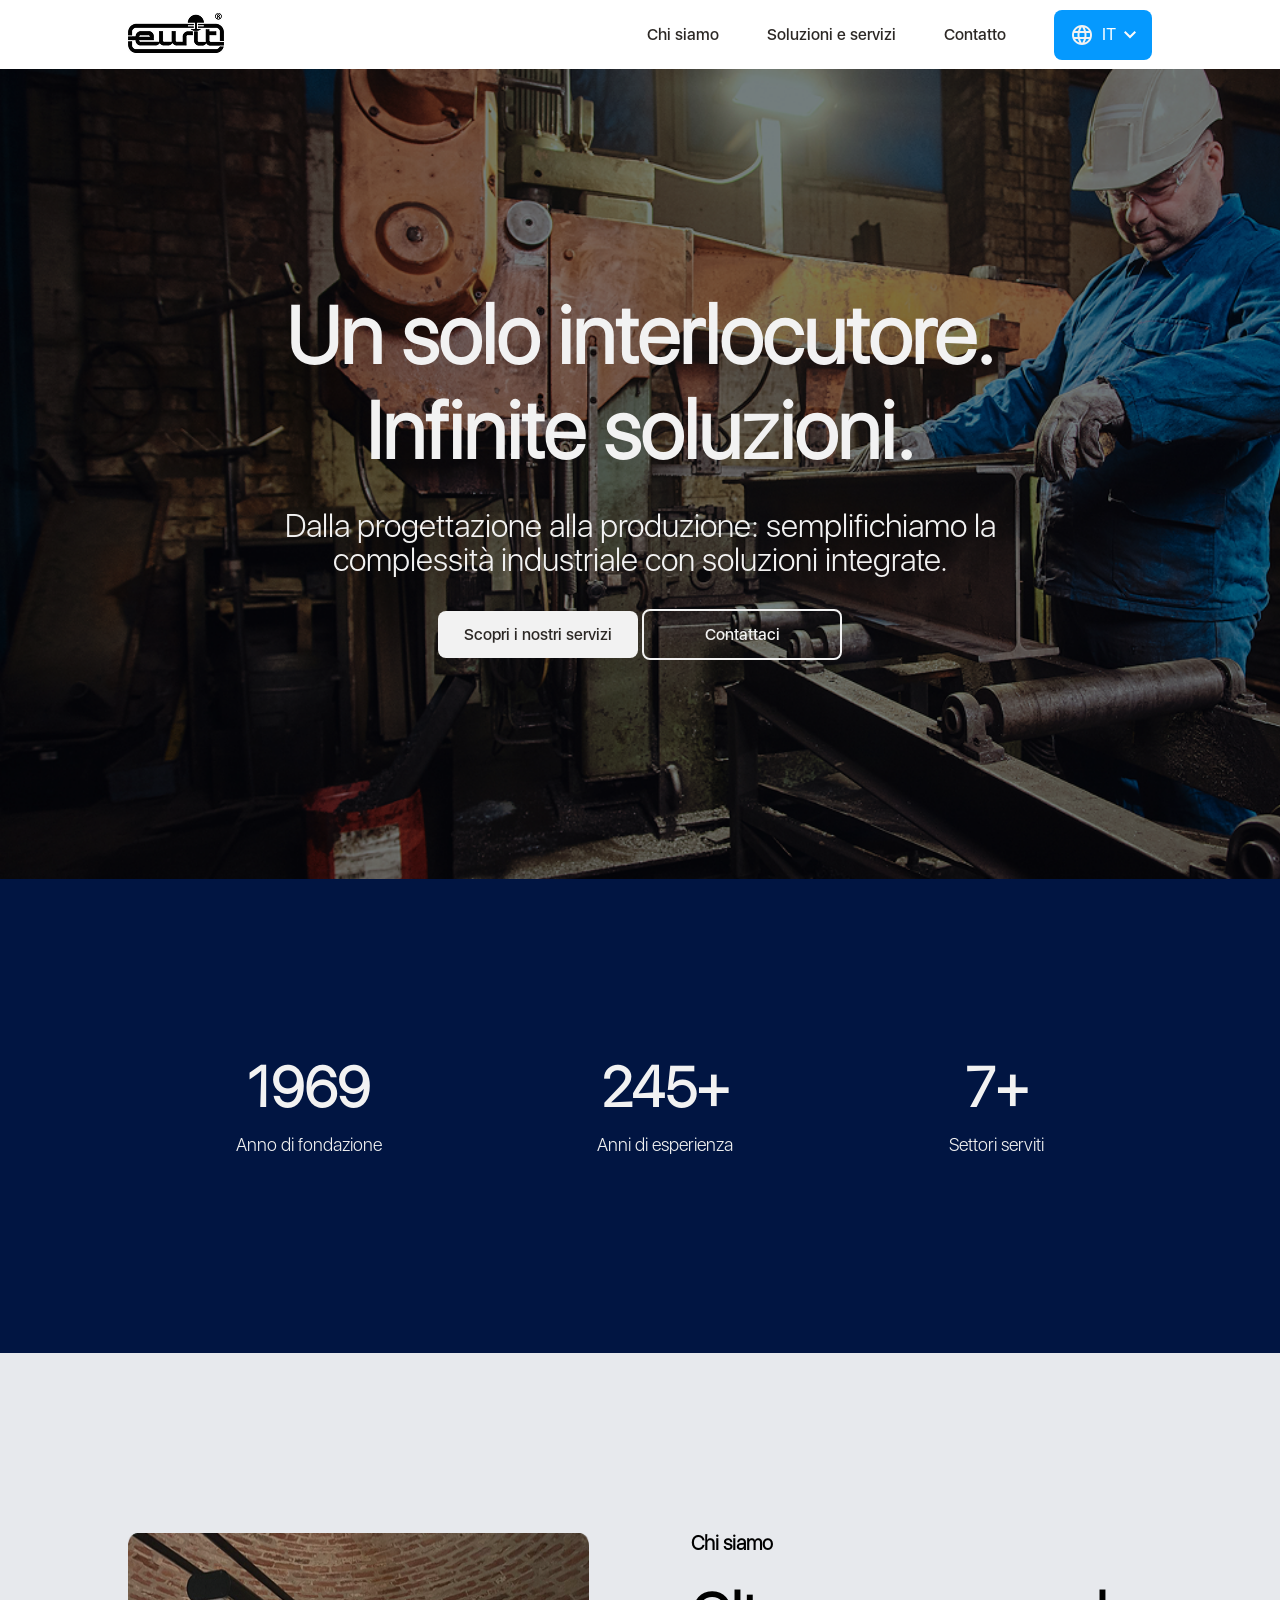
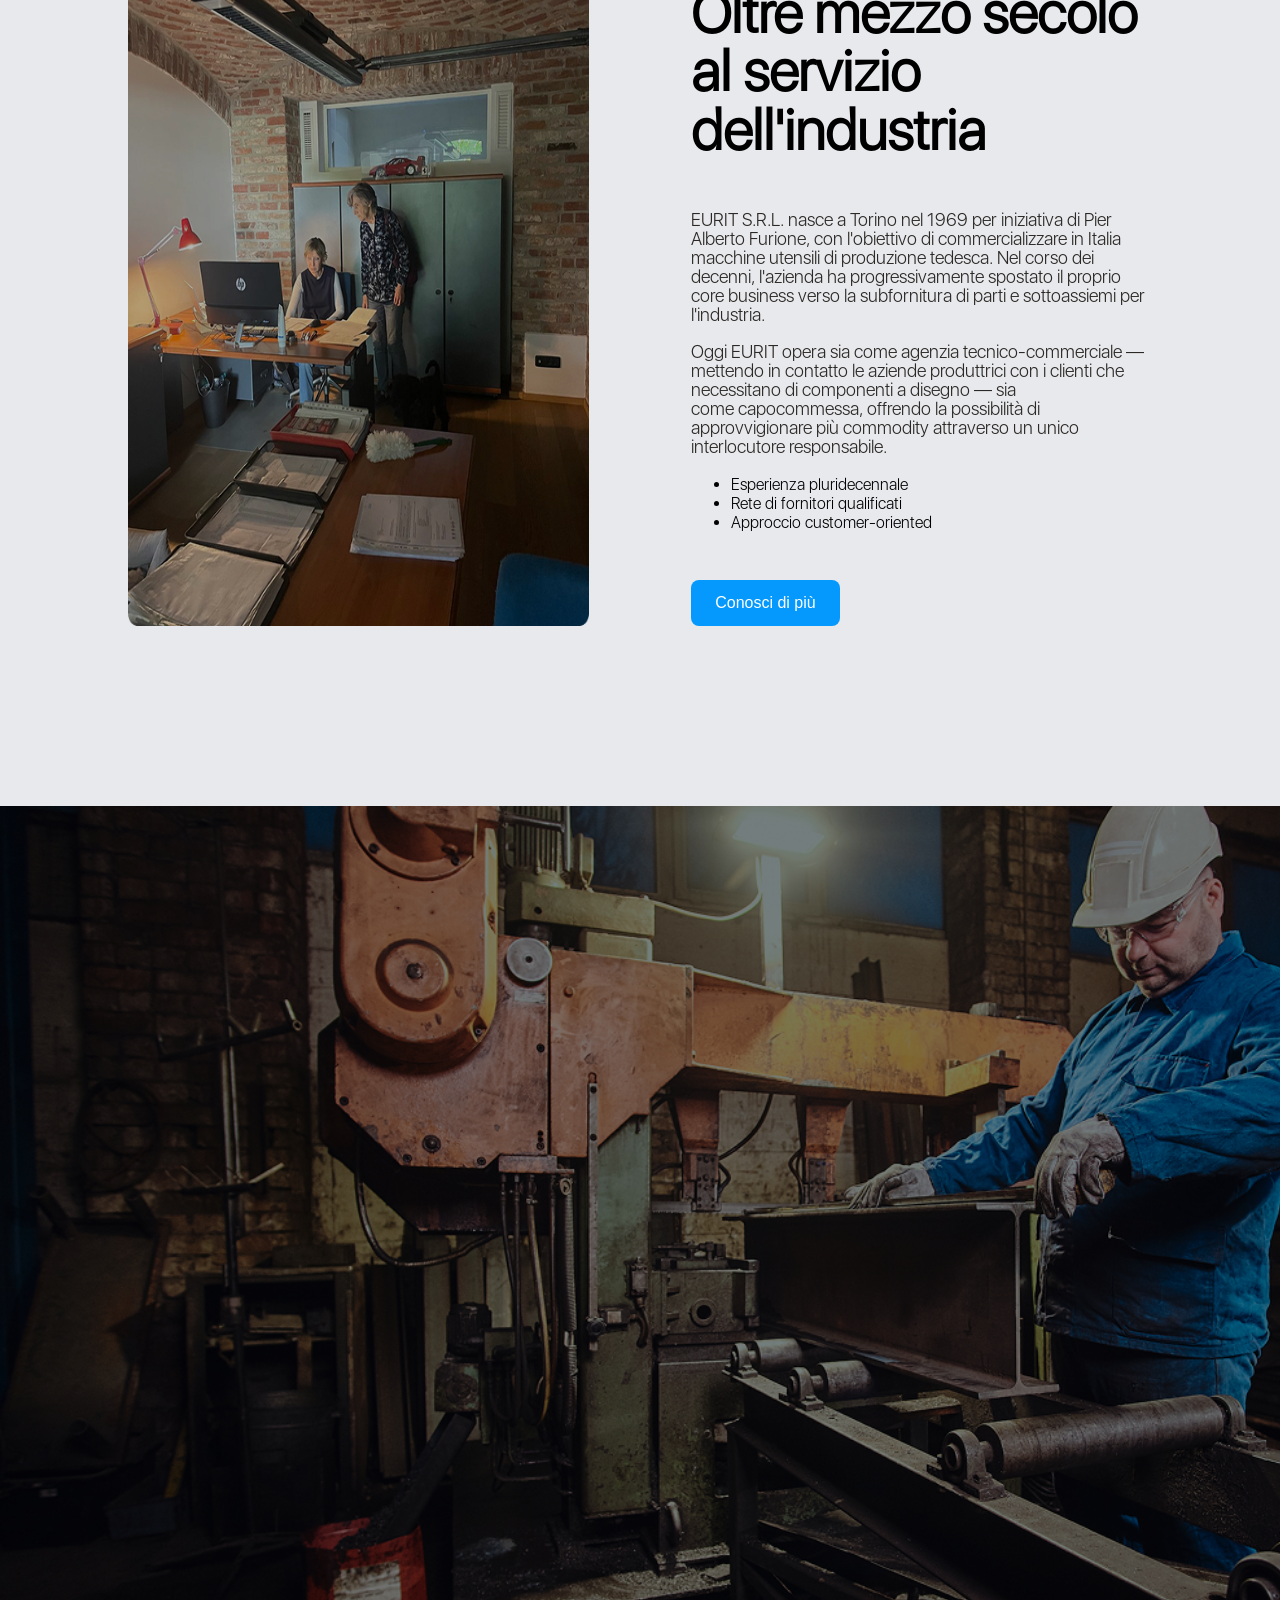
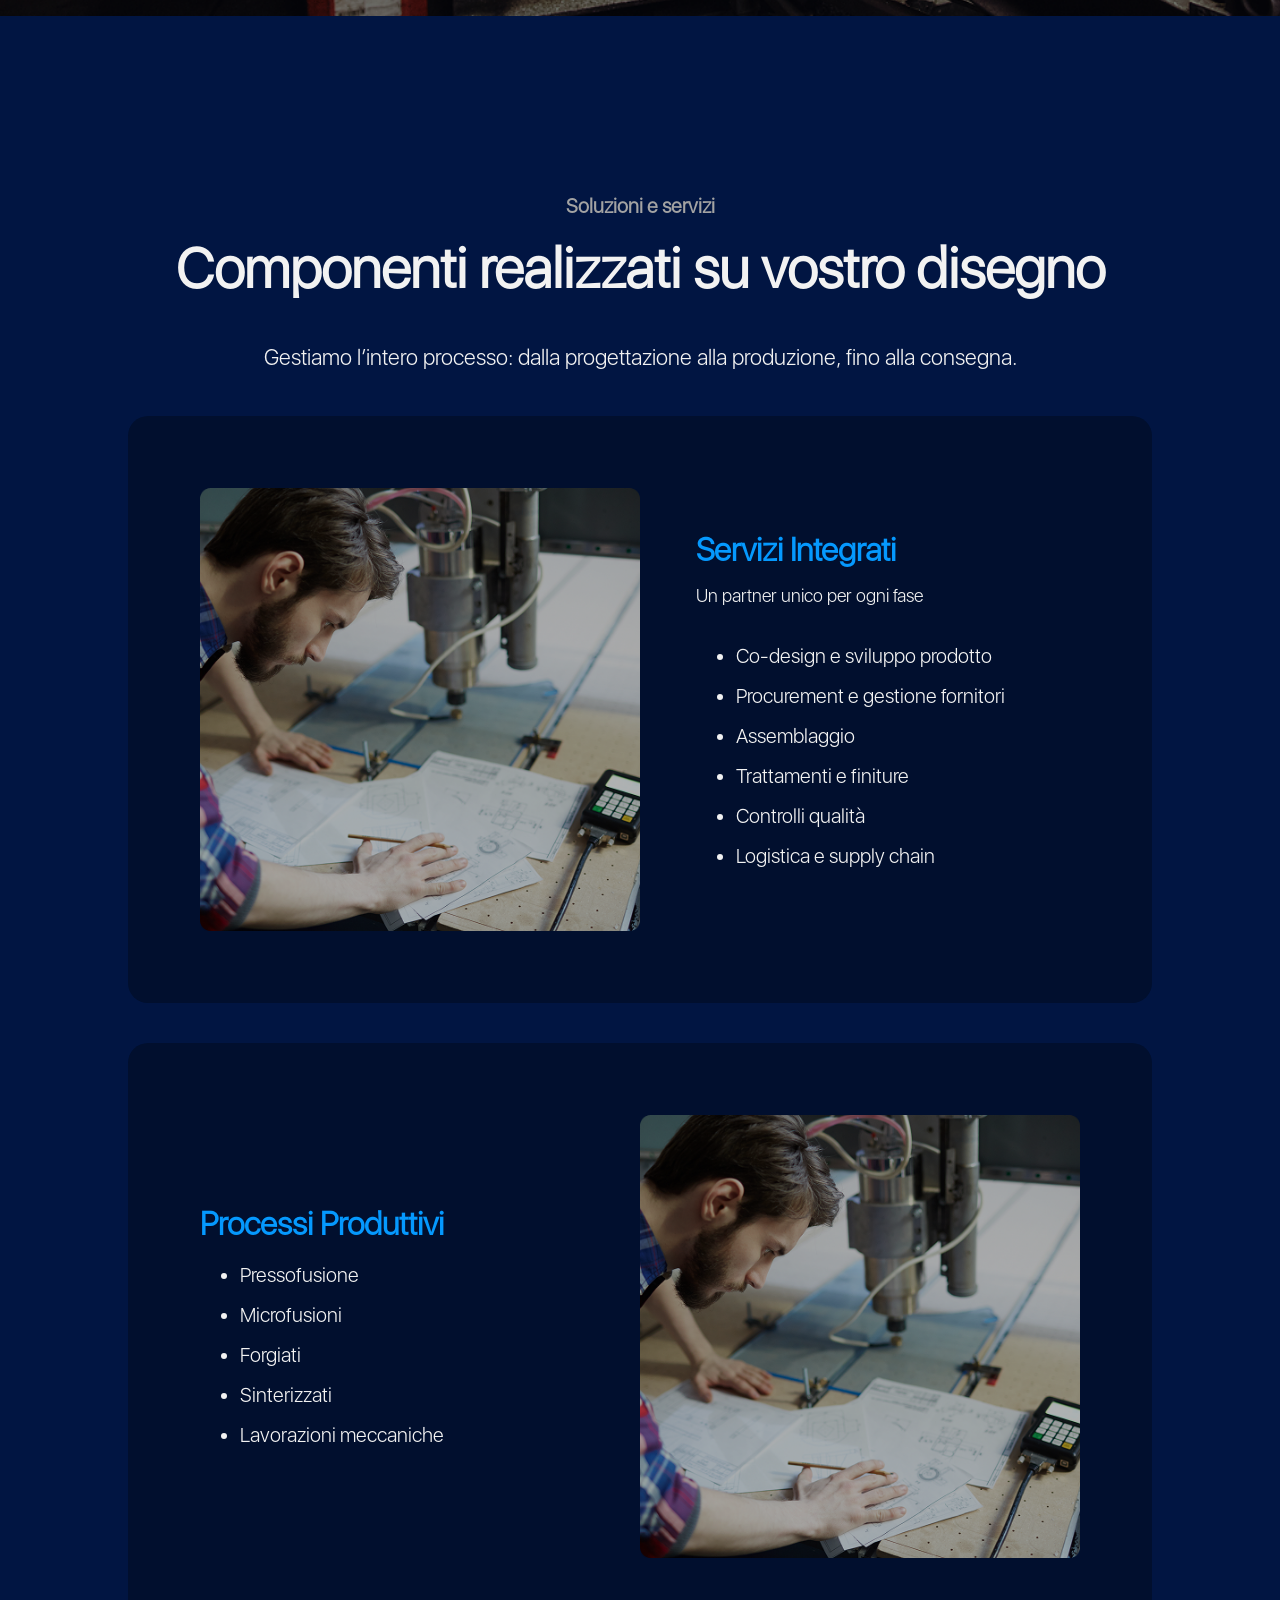
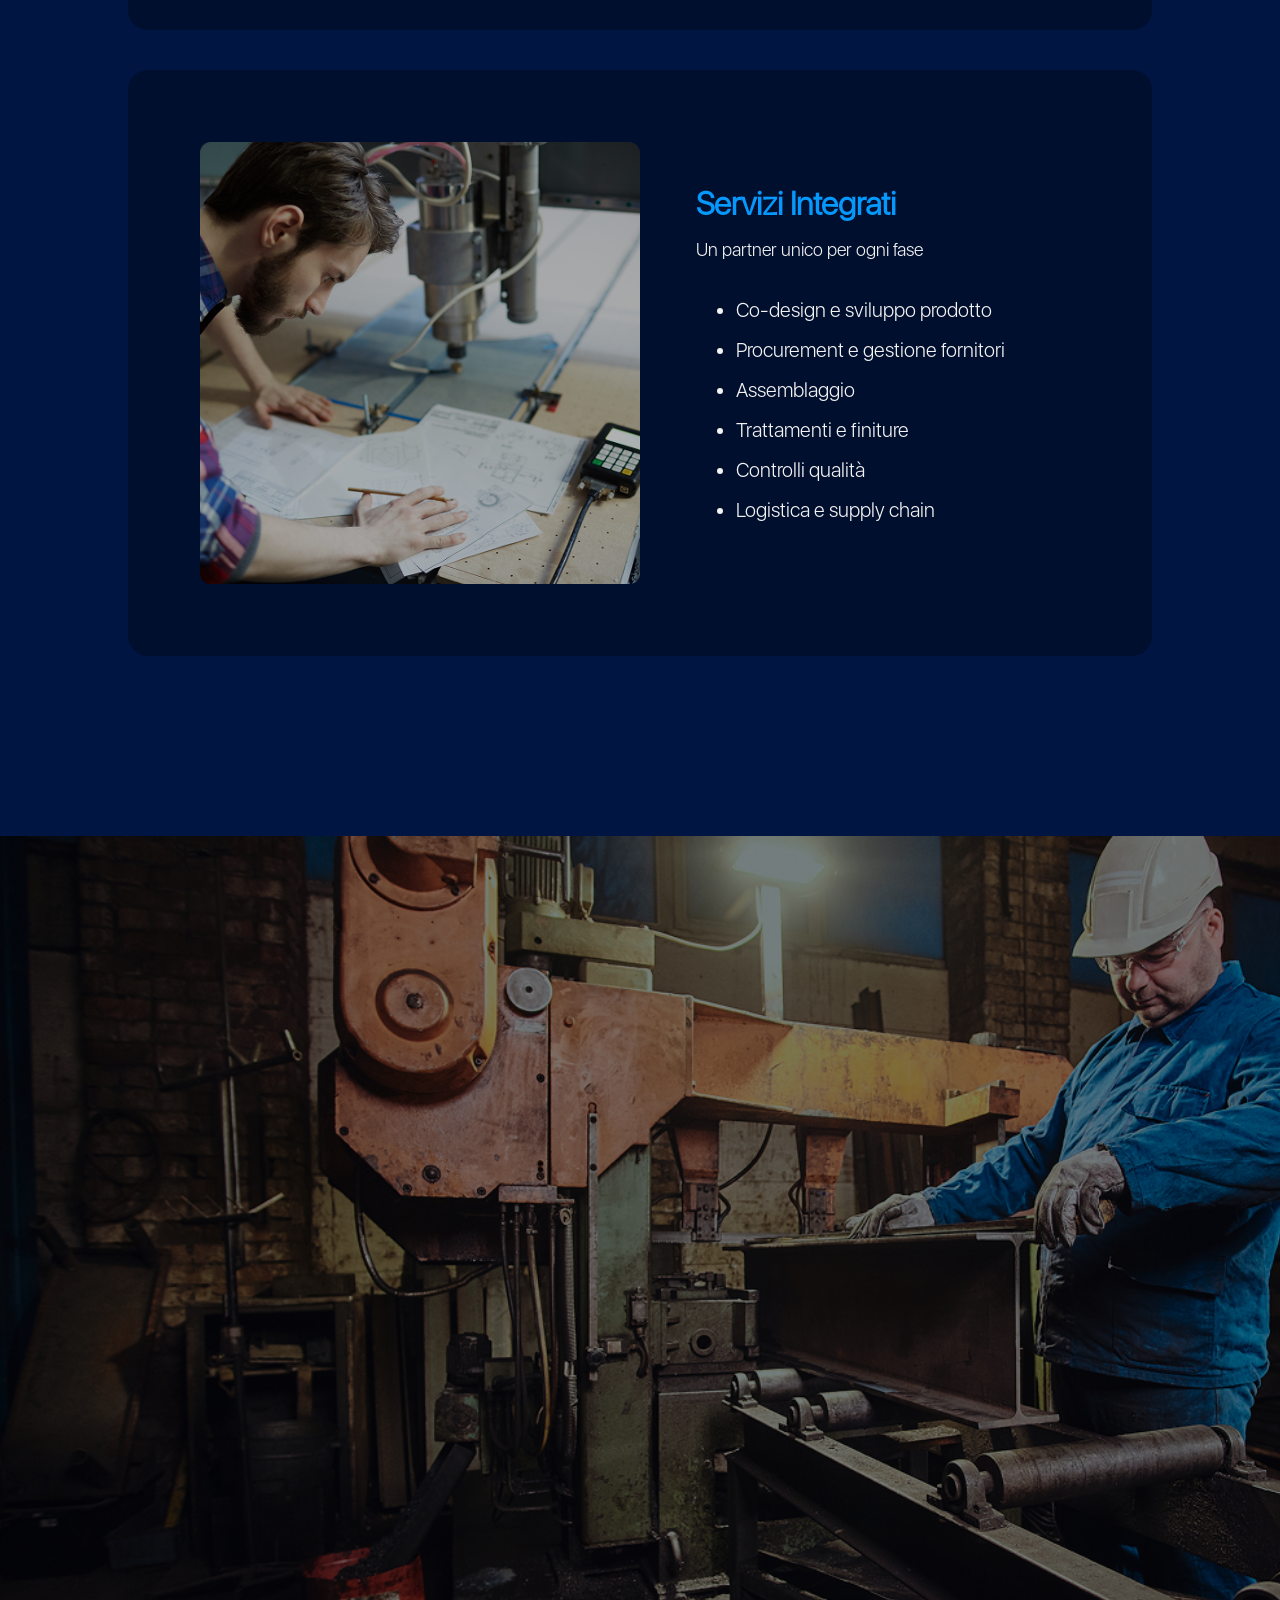
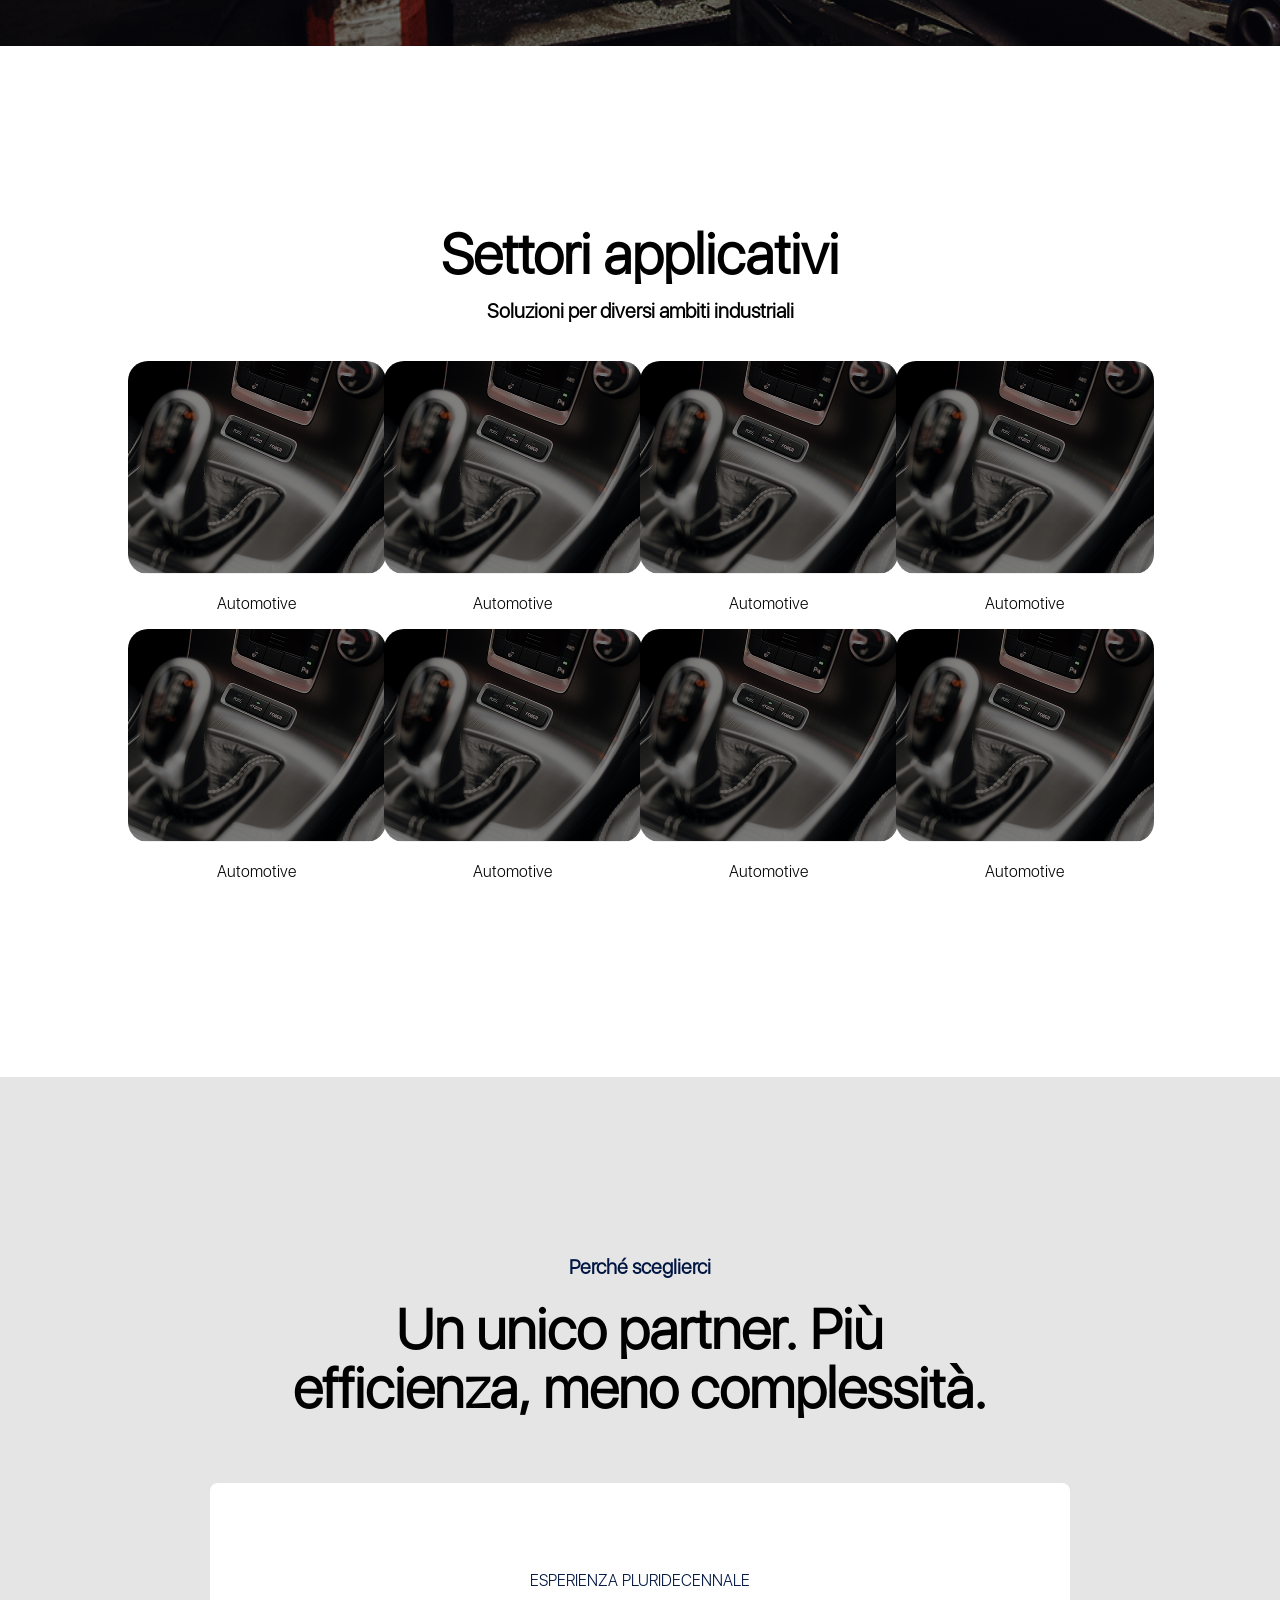
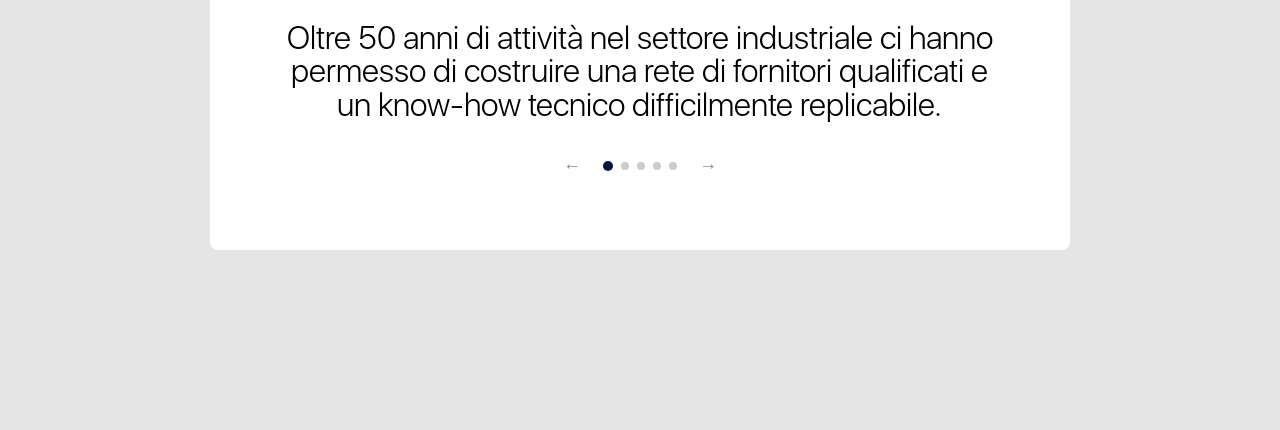
==== eurit.html @ 26be37c4 "fix" ====
<!DOCTYPE html>
<html lang="en">

<head>
    <meta charset="UTF-8">
    <meta name="viewport" content="width=device-width, initial-scale=1.0">
    <link rel="stylesheet" href="style.css">
    <title>Document</title>
</head>

<body>
    <header>
        <nav>
            <div>
                <img src="images/logo-nav.png" alt="" srcset="">
            </div>
            <div class="nav-right">
                <ul>
                    <li><a href="#chi-siamo">Chi siamo</a></li>
                    <li><a href="#soluzioni">Soluzioni e servizi</a></li>
                    <li><a href="#contatto">Contatto</a></li>
                </ul>
                <button id="btn-lenguage">
                    <svg width="24" height="24" viewBox="0 0 24 24" fill="none" xmlns="http://www.w3.org/2000/svg">
                        <mask id="mask0_191_302" style="mask-type:alpha" maskUnits="userSpaceOnUse" x="0" y="0"
                            width="24" height="24">
                            <rect width="24" height="24" fill="#D9D9D9" />
                        </mask>
                        <g mask="url(#mask0_191_302)">
                            <path
                                d="M8.125 21.2125C6.90833 20.6875 5.84583 19.9708 4.9375 19.0625C4.02917 18.1542 3.3125 17.0917 2.7875 15.875C2.2625 14.6583 2 13.3625 2 11.9875C2 10.6125 2.2625 9.32083 2.7875 8.1125C3.3125 6.90417 4.02917 5.84583 4.9375 4.9375C5.84583 4.02917 6.90833 3.3125 8.125 2.7875C9.34167 2.2625 10.6375 2 12.0125 2C13.3875 2 14.6792 2.2625 15.8875 2.7875C17.0958 3.3125 18.1542 4.02917 19.0625 4.9375C19.9708 5.84583 20.6875 6.90417 21.2125 8.1125C21.7375 9.32083 22 10.6125 22 11.9875C22 13.3625 21.7375 14.6583 21.2125 15.875C20.6875 17.0917 19.9708 18.1542 19.0625 19.0625C18.1542 19.9708 17.0958 20.6875 15.8875 21.2125C14.6792 21.7375 13.3875 22 12.0125 22C10.6375 22 9.34167 21.7375 8.125 21.2125ZM12 19.95C12.4333 19.35 12.8083 18.725 13.125 18.075C13.4417 17.425 13.7 16.7333 13.9 16H10.1C10.3 16.7333 10.5583 17.425 10.875 18.075C11.1917 18.725 11.5667 19.35 12 19.95ZM9.4 19.55C9.1 19 8.8375 18.4292 8.6125 17.8375C8.3875 17.2458 8.2 16.6333 8.05 16H5.1C5.58333 16.8333 6.1875 17.5583 6.9125 18.175C7.6375 18.7917 8.46667 19.25 9.4 19.55ZM14.6 19.55C15.5333 19.25 16.3625 18.7917 17.0875 18.175C17.8125 17.5583 18.4167 16.8333 18.9 16H15.95C15.8 16.6333 15.6125 17.2458 15.3875 17.8375C15.1625 18.4292 14.9 19 14.6 19.55ZM4.25 14H7.65C7.6 13.6667 7.5625 13.3375 7.5375 13.0125C7.5125 12.6875 7.5 12.35 7.5 12C7.5 11.65 7.5125 11.3125 7.5375 10.9875C7.5625 10.6625 7.6 10.3333 7.65 10H4.25C4.16667 10.3333 4.10417 10.6625 4.0625 10.9875C4.02083 11.3125 4 11.65 4 12C4 12.35 4.02083 12.6875 4.0625 13.0125C4.10417 13.3375 4.16667 13.6667 4.25 14ZM9.65 14H14.35C14.4 13.6667 14.4375 13.3375 14.4625 13.0125C14.4875 12.6875 14.5 12.35 14.5 12C14.5 11.65 14.4875 11.3125 14.4625 10.9875C14.4375 10.6625 14.4 10.3333 14.35 10H9.65C9.6 10.3333 9.5625 10.6625 9.5375 10.9875C9.5125 11.3125 9.5 11.65 9.5 12C9.5 12.35 9.5125 12.6875 9.5375 13.0125C9.5625 13.3375 9.6 13.6667 9.65 14ZM16.35 14H19.75C19.8333 13.6667 19.8958 13.3375 19.9375 13.0125C19.9792 12.6875 20 12.35 20 12C20 11.65 19.9792 11.3125 19.9375 10.9875C19.8958 10.6625 19.8333 10.3333 19.75 10H16.35C16.4 10.3333 16.4375 10.6625 16.4625 10.9875C16.4875 11.3125 16.5 11.65 16.5 12C16.5 12.35 16.4875 12.6875 16.4625 13.0125C16.4375 13.3375 16.4 13.6667 16.35 14ZM15.95 8H18.9C18.4167 7.16667 17.8125 6.44167 17.0875 5.825C16.3625 5.20833 15.5333 4.75 14.6 4.45C14.9 5 15.1625 5.57083 15.3875 6.1625C15.6125 6.75417 15.8 7.36667 15.95 8ZM10.1 8H13.9C13.7 7.26667 13.4417 6.575 13.125 5.925C12.8083 5.275 12.4333 4.65 12 4.05C11.5667 4.65 11.1917 5.275 10.875 5.925C10.5583 6.575 10.3 7.26667 10.1 8ZM5.1 8H8.05C8.2 7.36667 8.3875 6.75417 8.6125 6.1625C8.8375 5.57083 9.1 5 9.4 4.45C8.46667 4.75 7.6375 5.20833 6.9125 5.825C6.1875 6.44167 5.58333 7.16667 5.1 8Z"
                                fill="#F2F2F2" />
                        </g>
                    </svg>
                    <p>IT</p>
                    <svg width="12" height="8" viewBox="0 0 12 8" fill="none" xmlns="http://www.w3.org/2000/svg">
                        <path d="M6 7.4L0 1.4L1.4 0L6 4.575L10.6 0L12 1.4L6 7.4Z" fill="#FAFAFA" />
                    </svg>
                </button>
            </div>
        </nav>
        <main>
            <div class="fade-scroll">
                <h1>Un solo interlocutore. Infinite soluzioni.</h1>
                <p class="subtitle">Dalla progettazione alla produzione: semplifichiamo la complessità industriale con
                    soluzioni integrate.</p>
                <div class="btn-container">
                    <button id="btn-hero">Scopri i nostri servizi</button>
                    <button id="btn-hero-outline">Contattaci</button>
                </div>
            </div>
        </main>
    </header>

    <section class="padding-section" id="valori">
        <article class="fade-scroll numbers-scroll">
            <h2>1969</h2>
            <p class="paragraph2">Anno di fondazione</p>
        </article>
        <article class="fade-scroll numbers-scroll">
            <h2 class="numbers-scroll counter" data-target="250">0</h2>
            <p class="paragraph2">Anni di esperienza</p>
        </article>
        <article class="fade-scroll numbers-scroll">
            <h2 class="numbers-scroll counter" data-target="8">0</h2>
            <p class="paragraph2">Settori serviti</p>
        </article>
    </section>

    <section class="padding-section" id="chi-siamo">
        <img src="images/rectangale.png" alt="" srcset="">
        <main class="fade-scroll">
            <h2 class="section-title fade-scroll">Chi siamo</h2>
            <h2 class="fade-scroll">Oltre mezzo secolo al servizio dell'industria</h2>
            <div class="fade-scroll">
                <p class="paragraph2">EURIT S.R.L. nasce a Torino nel 1969 per iniziativa di Pier Alberto Furione, con
                    l'obiettivo di commercializzare in Italia macchine utensili di produzione tedesca. Nel corso dei
                    decenni, l'azienda ha progressivamente spostato il proprio core business verso la subfornitura di
                    parti e sottoassiemi per l'industria.<br><br>
                    Oggi EURIT opera sia come agenzia tecnico-commerciale — mettendo in contatto le aziende produttrici
                    con i clienti che necessitano di componenti a disegno — sia come capocommessa, offrendo la
                    possibilità di approvvigionare più commodity attraverso un unico interlocutore responsabile.</p>
                <ul>
                    <li>Esperienza pluridecennale</li>
                    <li>Rete di fornitori qualificati</li>
                    <li>Approccio customer-oriented</li>
                </ul>
            </div>
            <div>
                <button id="btn-primary">Conosci di più</button>
            </div>
        </main>
    </section>

    <section class="padding-section" id="img-main"></section>

    <section class="padding-section" id="soluzioni">
        <h2 class="section-title ">Soluzioni e servizi</h2>
        <h2>Componenti realizzati su vostro disegno</h2>
        <p class="paragraph1">Gestiamo l’intero processo: dalla progettazione alla produzione, fino alla consegna.</p>

        <div class="card-container">
            <div class="card fade-scroll">
                <img src="images/image-test.png" alt="" srcset="">
                <div>
                    <h3>Servizi Integrati</h3>
                    <p class="paragraph2">Un partner unico per ogni fase</p>
                    <ul>
                        <li>Co-design e sviluppo prodotto</li>
                        <li>Procurement e gestione fornitori</li>
                        <li>Assemblaggio</li>
                        <li>Trattamenti e finiture</li>
                        <li>Controlli qualità</li>
                        <li>Logistica e supply chain</li>
                    </ul>
                </div>
            </div>
            <div class="card card-reverse fade-scroll">
                <div>
                    <h3>Processi Produttivi</h3>
                    <ul>
                        <li>Pressofusione</li>
                        <li>Microfusioni</li>
                        <li>Forgiati</li>
                        <li>Sinterizzati</li>
                        <li>Lavorazioni meccaniche</li>
                    </ul>
                </div>
                <img src="images/image-test.png" alt="" srcset="">
            </div>
            <div class="card fade-scroll">
                <img src="images/image-test.png" alt="" srcset="">
                <div>
                    <h3>Servizi Integrati</h3>
                    <p class="paragraph2">Un partner unico per ogni fase</p>
                    <ul>
                        <li>Co-design e sviluppo prodotto</li>
                        <li>Procurement e gestione fornitori</li>
                        <li>Assemblaggio</li>
                        <li>Trattamenti e finiture</li>
                        <li>Controlli qualità</li>
                        <li>Logistica e supply chain</li>
                    </ul>
                </div>
            </div>

        </div>
    </section>

    <section class="padding-section" id="img-main"></section>

    <section class="padding-section fade-scroll" id="settori">
        <div class="fade-scroll">
            <h2 class="fade-scroll">Settori applicativi</h2>
            <h2 class="section-title fade-scroll">Soluzioni per diversi ambiti industriali</h2>
        </div>
        <div class="sectors-container">
                <article>
                    <img src="images/test-image-elem.png" alt="" srcset="">
                    <p>Automotive</p>
                </article>
                <article>
                    <img src="images/test-image-elem.png" alt="" srcset="">
                    <p>Automotive</p>
                </article>
                <article>
                    <img src="images/test-image-elem.png" alt="" srcset="">
                    <p>Automotive</p>
                </article>
                <article>
                    <img src="images/test-image-elem.png" alt="" srcset="">
                    <p>Automotive</p>
                </article>
                <article>
                    <img src="images/test-image-elem.png" alt="" srcset="">
                    <p>Automotive</p>
                </article>
                <article>
                    <img src="images/test-image-elem.png" alt="" srcset="">
                    <p>Automotive</p>
                </article>
                <article>
                    <img src="images/test-image-elem.png" alt="" srcset="">
                    <p>Automotive</p>
                </article>
                <article>
                    <img src="images/test-image-elem.png" alt="" srcset="">
                    <p>Automotive</p>
                </article>
        </div>
    </section>

    <section class="padding-section fade-scroll" id="perche-sceglierci">
        <h2 class="section-title fade-scroll">Perché sceglierci</h2>
        <h2 class="fade-scroll title">Un unico partner. Più efficienza, meno complessità.</h2>

        <div class="slider card-container">
            <p class="p-card label"></p>
            <p class="subtitle text"></p>
            <div class="nav">
                <button id="prev">&#8592;</button>
                <div id="dots"></div>
                <button id="next">&#8594;</button>
            </div>
        </div>
    </section>
    <script src="slider.js"></script>
    <script src="js.js"></script>
</body>

</html>
---- style.css ----
@font-face {
  font-family: 'sf-light';
  src: url('fonts/sf-ui-display/sf-ui-display-light-58646b33e0551.otf') format('opentype');
}

@font-face {
  font-family: 'sf-medium';
  src: url('fonts/sf-ui-display/sf-ui-display-medium-58646be638f96.otf') format('opentype');
}

@font-face {
  font-family: 'sf-semibold';
  src: url('fonts/sf-ui-display/sf-ui-display-semibold-58646eddcae92.otf') format('opentype');
}

:root {
  font-family: 'sf-light';
  --primary-color: #2C2825;
  --secondary-color: #0599FE;
  --accent-color1: #F2F2F2;
  --accent-color2: #A3A3A3;
  --primary-background: #011542;
  --primary-background-dark: #010F2E;
  --secondary-background: #E7E9ED;
}

body {
  margin: 0;
  padding: 0;
}

h1,
h2,
h3,
h4,
h5,
h6 {
  margin: 0;
  padding: 0;
}


header>main {
  padding: 10vh 10vw;
  height: 70vh;
  text-align: center;
  background-image: url('images/background-test.png');
  background-size: cover;
  display: flex;
  justify-content: center;
  align-items: center;
}

header>main>div {
  max-width: 800px;
}

.padding-section {
  padding: 20vh 10vw;
}


header h1,
header .subtitle {
  color: var(--accent-color1);
}

nav {
  display: flex;
  justify-content: space-between;
  align-items: center;
  padding: 1vh 10vw;
}

nav ul {
  display: flex;
  gap: 48px;
}

nav ul li {
  list-style: none;
  font-family: 'sf-medium';
}

nav ul li a {
  text-decoration: none;
  color: #2C2825;
}

h1 {
  font-size: 80px;
}

h2 {
  font-size: 56px;
  line-height: 105%;
}

h3 {
  font-size: 32px;
  color: var(--secondary-color);
}

h4 {
  font-size: 40px;
}

.section-title {
  font-size: 20px;
  line-height: 100%;
}

.subtitle {
  font-size: 32px;
  line-height: 105%;
}

.paragraph1 {
  font-size: 22px;
}

.paragraph2 {
  font-size: 18px;
  line-height: 105%;
}

main>.subtitle {
  color: var(--accent-color1);
}

.nav-right {
  display: flex;
  align-items: center;
  gap: 48px;
}


#btn-lenguage,
#btn-primary {
  background-color: #0599FE;
  display: flex;
  align-items: center;
  gap: 8px;
  border: none;
  border-radius: 8px;
  padding: 14px 24px;
  color: white;
  font-size: 16px;
  cursor: pointer;
}

#btn-lenguage {
  padding: 0px 16px;
}

#btn-hero {
  background: var(--accent-color1);
  color: var(--primary-color);
  border: none;
  padding: 14px 24px;
  border-radius: 8px;
  font-size: 16px;
  font-family: 'sf-medium';
  width: 200px;
}

#btn-hero-outline {
  background: transparent;
  color: var(--accent-color1);
  border: none;
  padding: 14px 24px;
  border-radius: 8px;
  font-size: 16px;
  font-family: 'sf-medium';
  border: 2px solid var(--accent-color1);
  width: 200px;
}


#valori {
  background: var(--primary-background);
  display: flex;
  justify-content: space-around;
  align-items: center;
  text-align: center;
  color: var(--accent-color1);
}

#chi-siamo {
  display: flex;
  justify-content: space-between;
  background: var(--secondary-background);
}

#chi-siamo>main {
  display: flex;
  flex-direction: column;
  gap: 32px;
  width: 45%;
}

#chi-siamo>main .paragraph2 {
  color: var(--primary-color);
}

#chi-siamo>img {
  width: 45%;
}

#img-main {
  background-image: url('images/background-test.png');
  background-size: cover;
  height: 50vh;
}

#soluzioni {
  display: flex;
  flex-direction: column;
  justify-content: space-between;
  align-items: center;
  gap: 24px;
  background: var(--primary-background);
  color: var(--accent-color1);
}

#soluzioni>.section-title {
  color: var(--accent-color2);
}

#soluzioni>.card-container {
  display: flex;
  flex-direction: column;
  gap: 40px;
  width: 100%;
}

#soluzioni>.card-container>.card {
  background-color: var(--primary-background-dark);
  display: flex;
  justify-content: space-around;
  align-items: center;
  gap: 56px;
  padding: 8vh;
  border-radius: 20px;
}

#soluzioni>.card-container>.card>div {
  display: flex;
  flex-direction: column;
  width: 45%;
}

#soluzioni>.card-container>.card>img {
  width: 50%;
}

#soluzioni>.card-container>.card>div ul {
  display: flex;
  flex-direction: column;
  gap: 16px;
  font-size: 20px;
}

#settori>div {
  text-align: center;
}

#settori>div h2 {
  margin-bottom: 16px;
}

#settori .sectors-container {
  margin-top: 40px;
  display: flex;
  justify-content: space-between;
  align-items: center;
  flex-wrap: wrap;
}

#settori .sectors-container article {
  width: 25%;
}

#settori .sectors-container article img {
  border-radius: 20px;
}

#perche-sceglierci {
  background: #E5E5E5;
  text-align: center;
  display: flex;
  flex-direction: column;
  align-items: center;
  gap: 24px;
}

#perche-sceglierci .title,
#perche-sceglierci .card-container {
  width: 70%;
}

#perche-sceglierci .card-container {
  margin-top: 40px;
  background: white;
  border-radius: 8px;
  padding: 8vh;
}

#perche-sceglierci .card-container .p-card {
  text-transform: uppercase;
  color: var(--primary-background);
  font-size: 16px;
}


#perche-sceglierci .section-title {
  color: var(--primary-background);
}

@media (max-width: 768px) {
  nav {
    padding: 1vh 4vw;
  }

  header>main,
  .padding-section {
    padding: 7vh 5vw;
  }

  header>main,
  nav ul,
  #valori,
  .nav-right {
    display: block;
  }

  header>main {
    height: auto;
  }

  nav ul {
    display: none;
  }

  h1 {
    font-size: 60px;
  }

  h2 {
    font-size: 36px;
    line-height: 105%;
  }

  h3 {
    font-size: 25px;
  }

  h4 {
    font-size: 20px;
  }

  .subtitle {
    font-size: 22px;
    line-height: 105%;
  }

  #chi-siamo {
    display: flex;
    flex-direction: column;
    gap: 60px;
  }

  #chi-siamo>main {
    width: 100%;
  }

  #chi-siamo>img {
    width: 100%;
  }

  #img-main {
    height: 10vh;
  }

  #soluzioni {
    align-items: start;
  }

  #soluzioni>.card-container>.card {
    background-color: var(--primary-background-dark);
    padding: 4vh;
    flex-direction: column;
  }

  #soluzioni>.card-container>.card-reverse {
    flex-direction: column-reverse;
  }

  #soluzioni>.card-container>.card>div,
  #soluzioni>.card-container>.card>img {
    width: 100%;
  }

  #soluzioni>.card-container>.card>div ul {
    display: flex;
    flex-direction: column;
    gap: 16px;
    font-size: 20px;
  }

  #settori .sectors-container {
    margin-top: 40px;
    display: block;
  }

  #settori .sectors-container article {
    width: 100%;
  }
  
  #perche-sceglierci .title, #perche-sceglierci .card-container {
      width: 100%;
  }

  #perche-sceglierci .card-container {
      width: 80%;
  }
  #perche-sceglierci .card-container {
    padding: 5vh;
  }
}


.fade-scroll {
  opacity: 0;
  transform: translateY(30px);
  transition: opacity 1s ease, transform 1s ease;
}

.fade-scroll.visible {
  opacity: 1;
  transform: translateY(0);
}

.numbers-scroll {
  opacity: 0;
  transition: opacity 1s ease, transform 1s ease;
}

.numbers-scroll.visible {
  opacity: 1;
}


.nav {
  display: flex;
  align-items: center;
  justify-content: center;
  gap: 16px;
}

button {
  background: none;
  border: none;
  cursor: pointer;
  font-size: 18px;
  color: #888;
}

#dots {
  display: flex;
  gap: 8px;
  align-items: center;
}

.dot {
  width: 8px;
  height: 8px;
  border-radius: 50%;
  background: #ccc;
  cursor: pointer;
  transition: all 0.2s;
}

.dot.active {
  width: 10px;
  height: 10px;
  background: var(--primary-background);
}
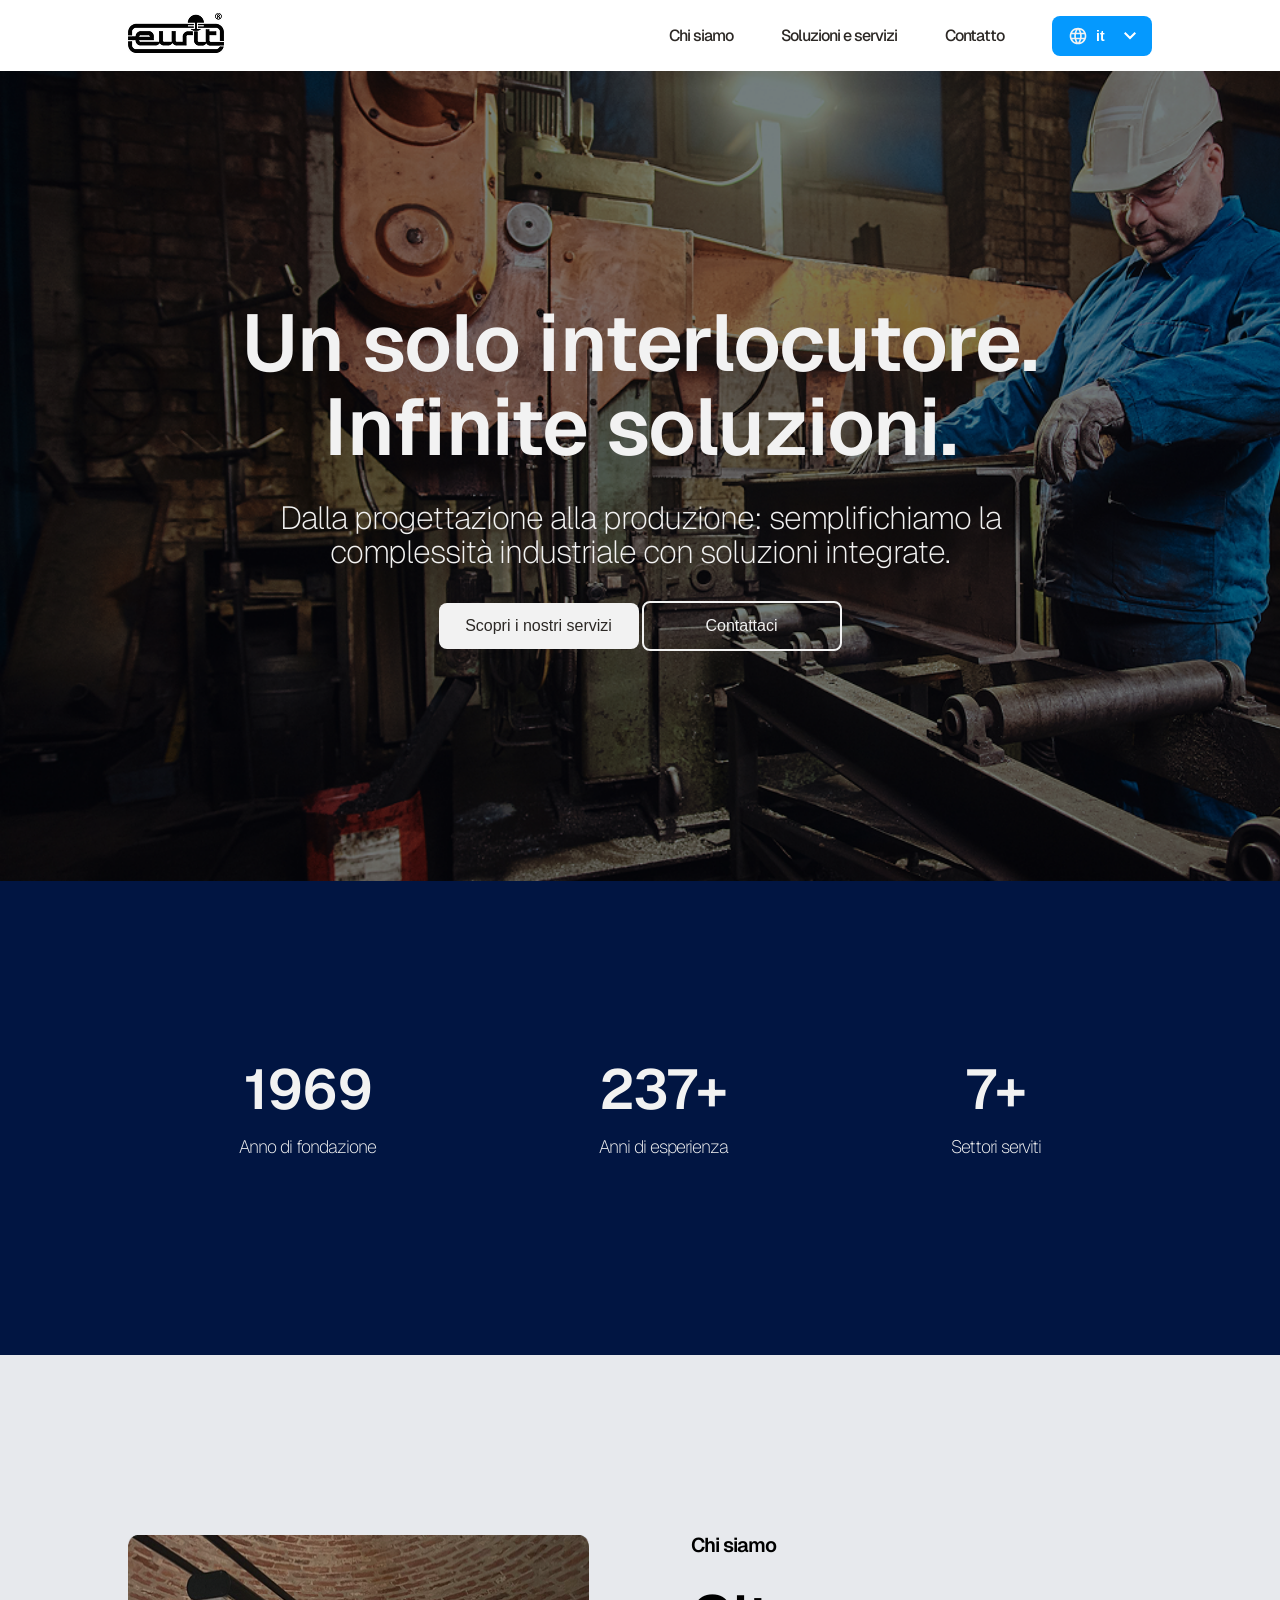
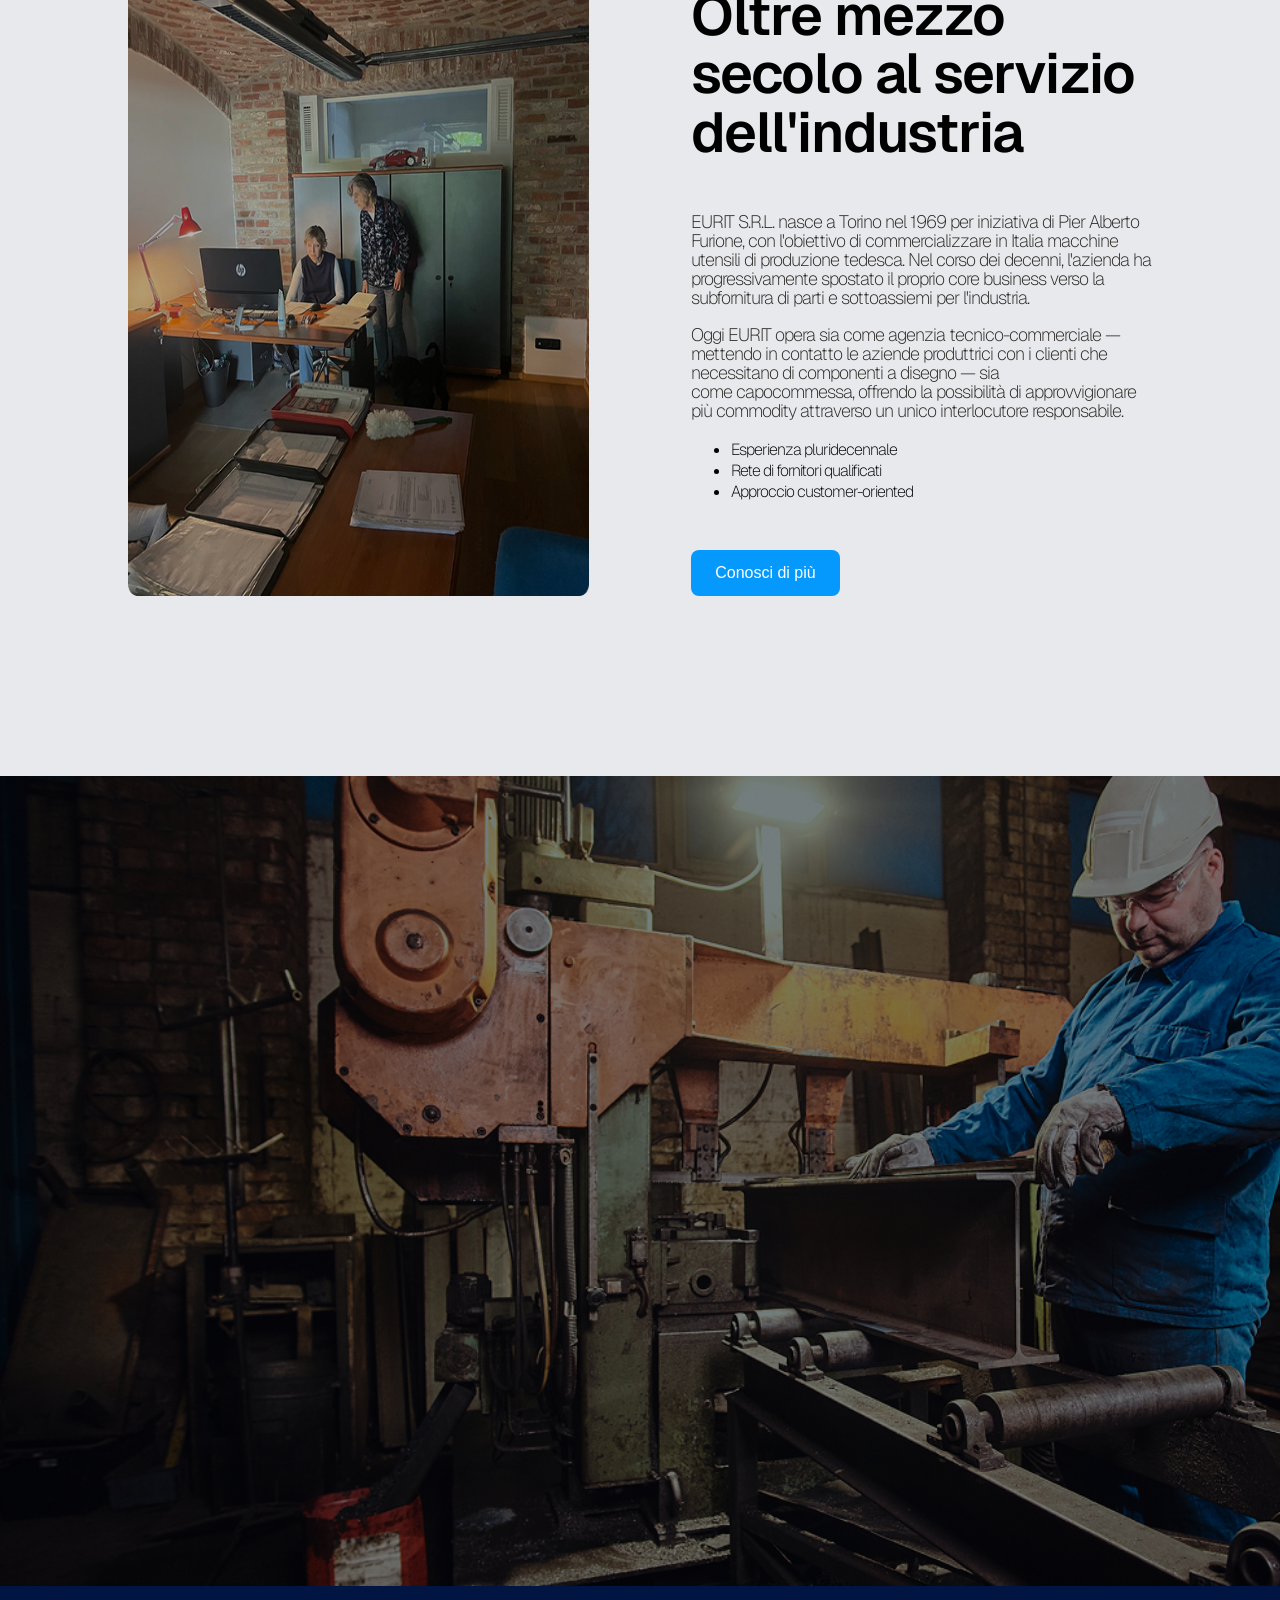
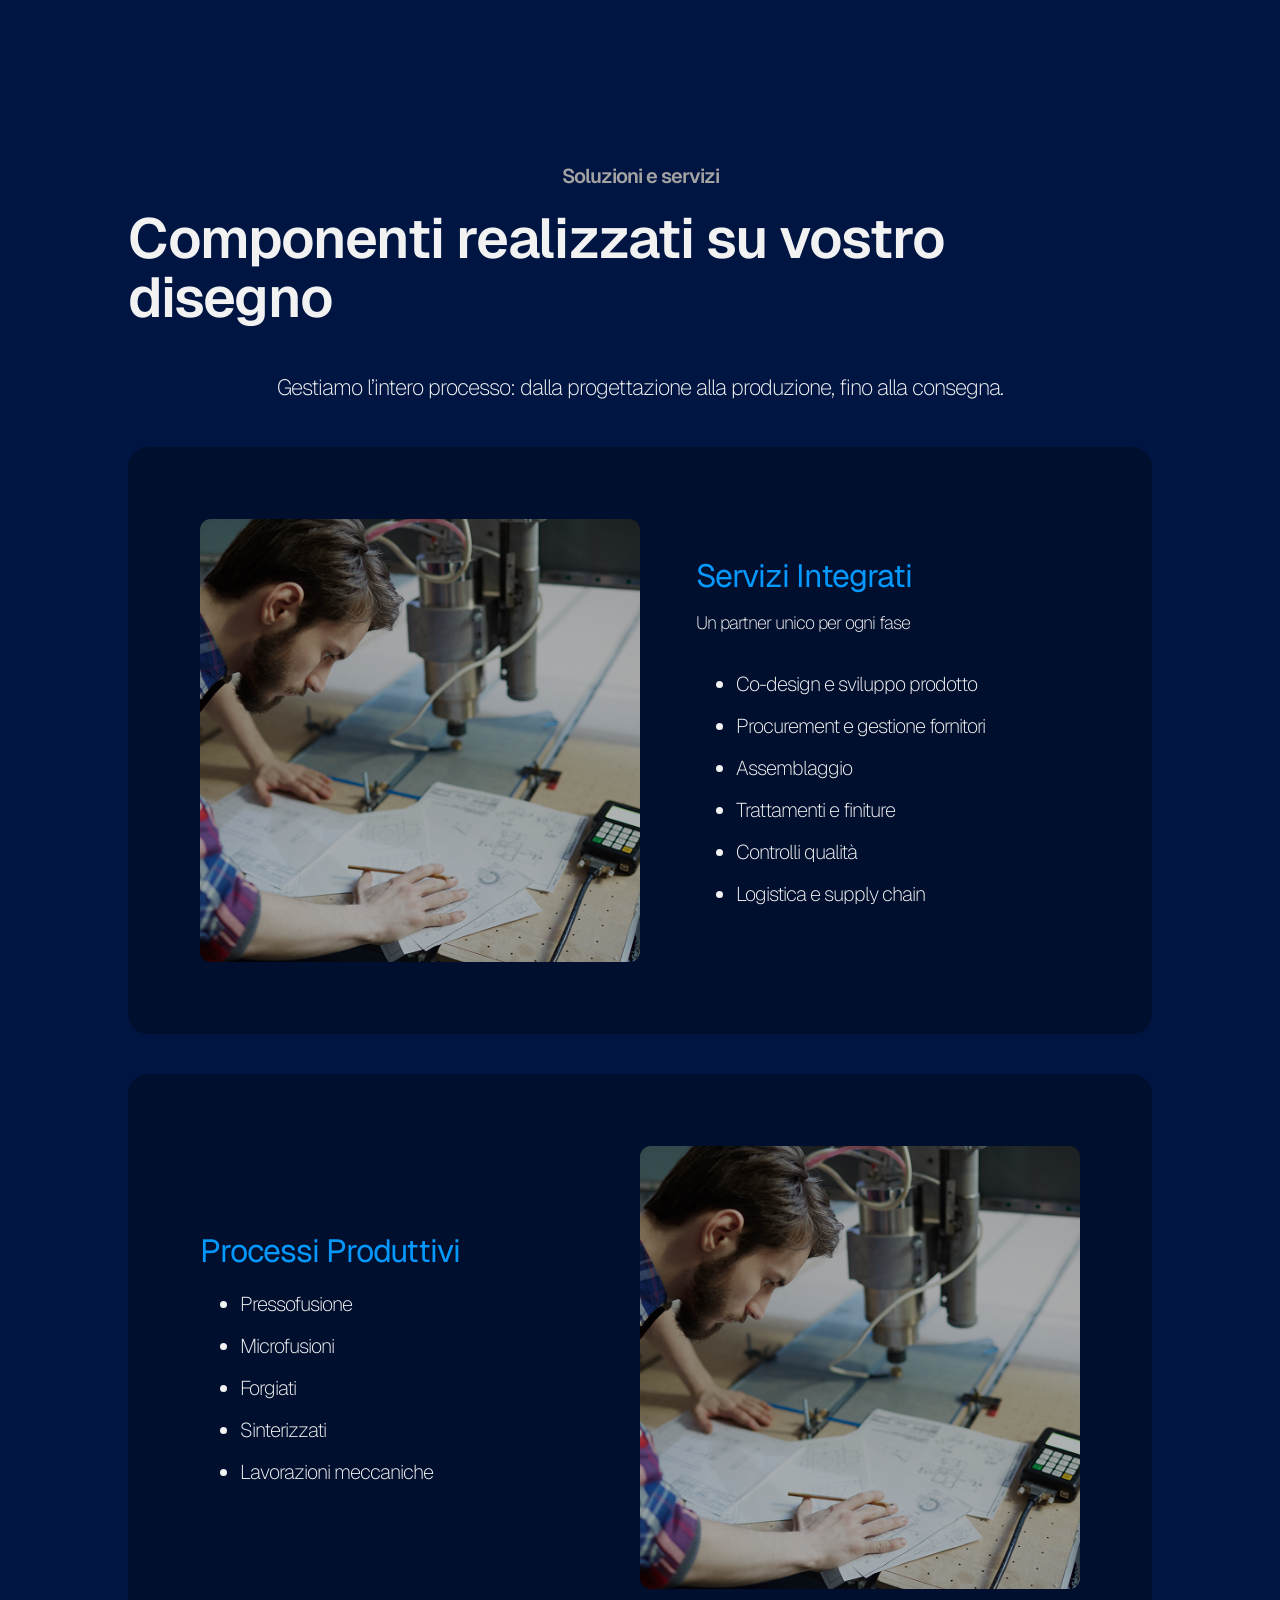
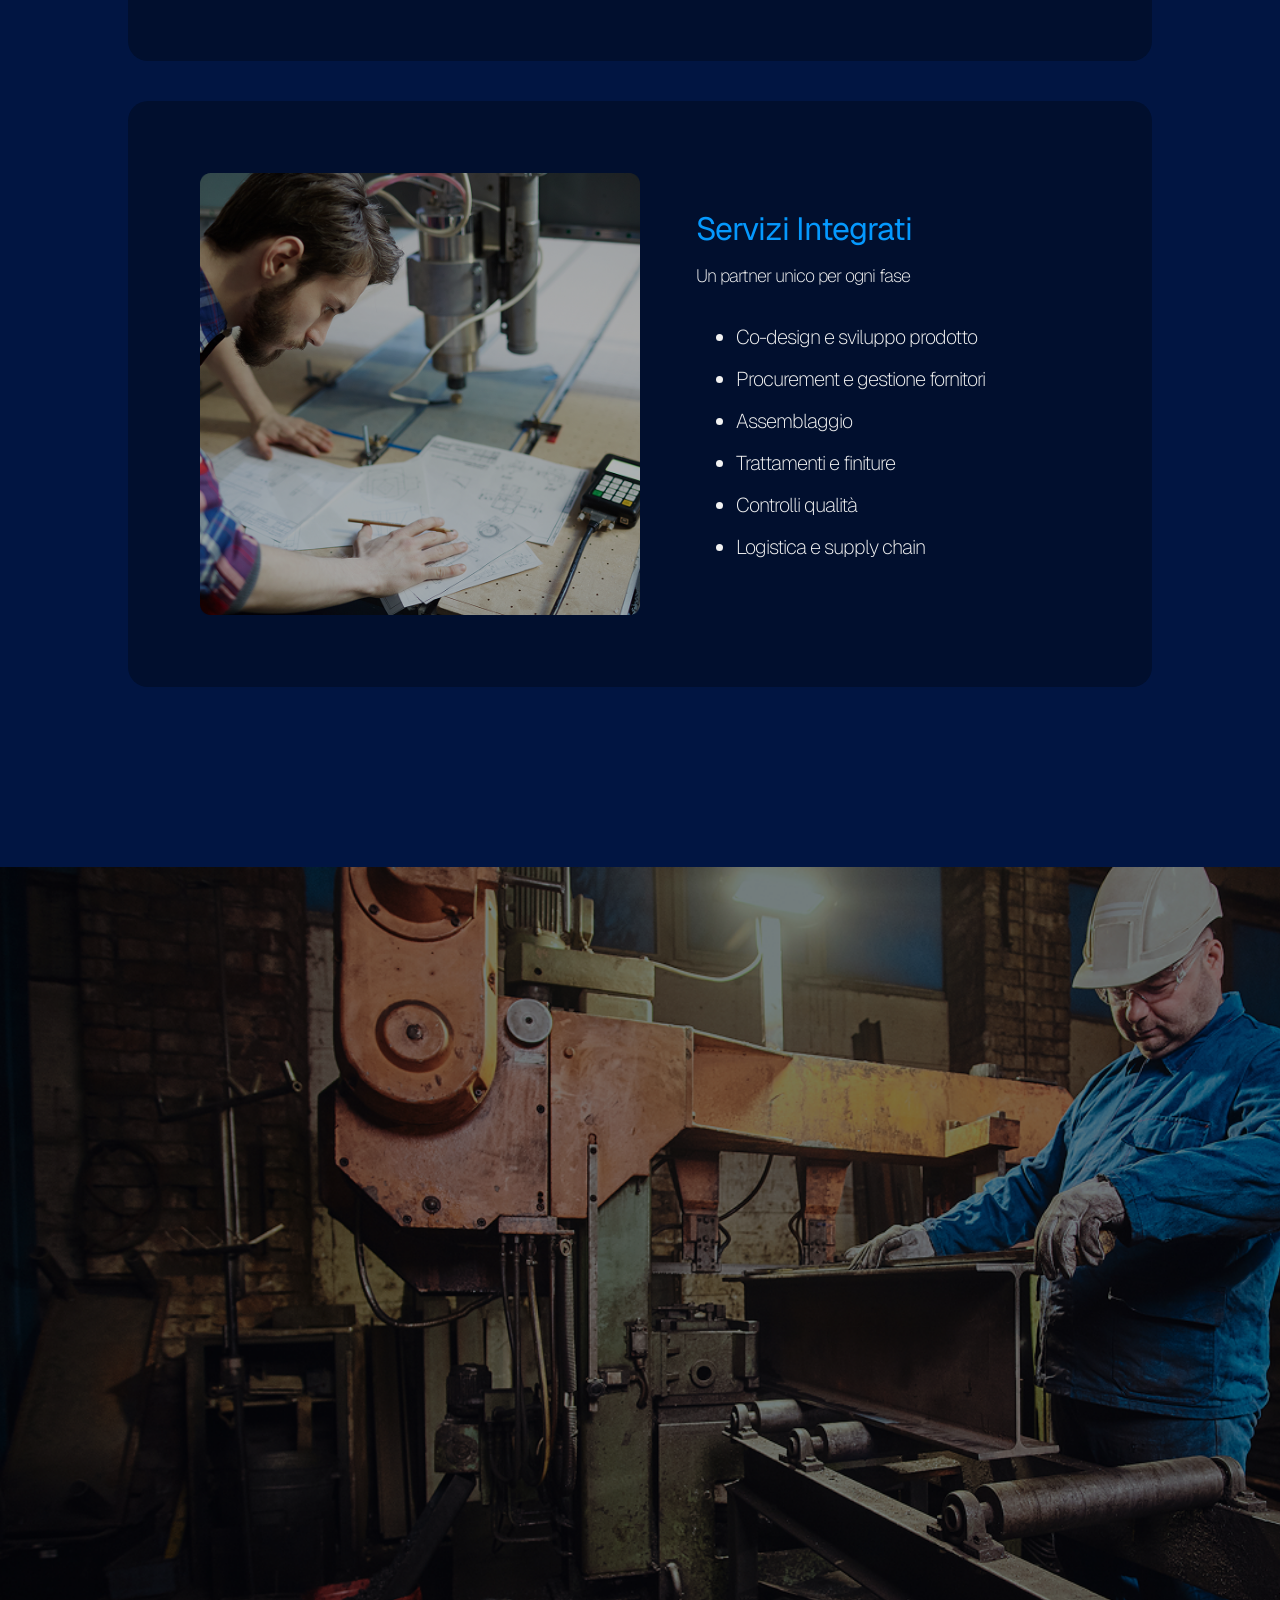
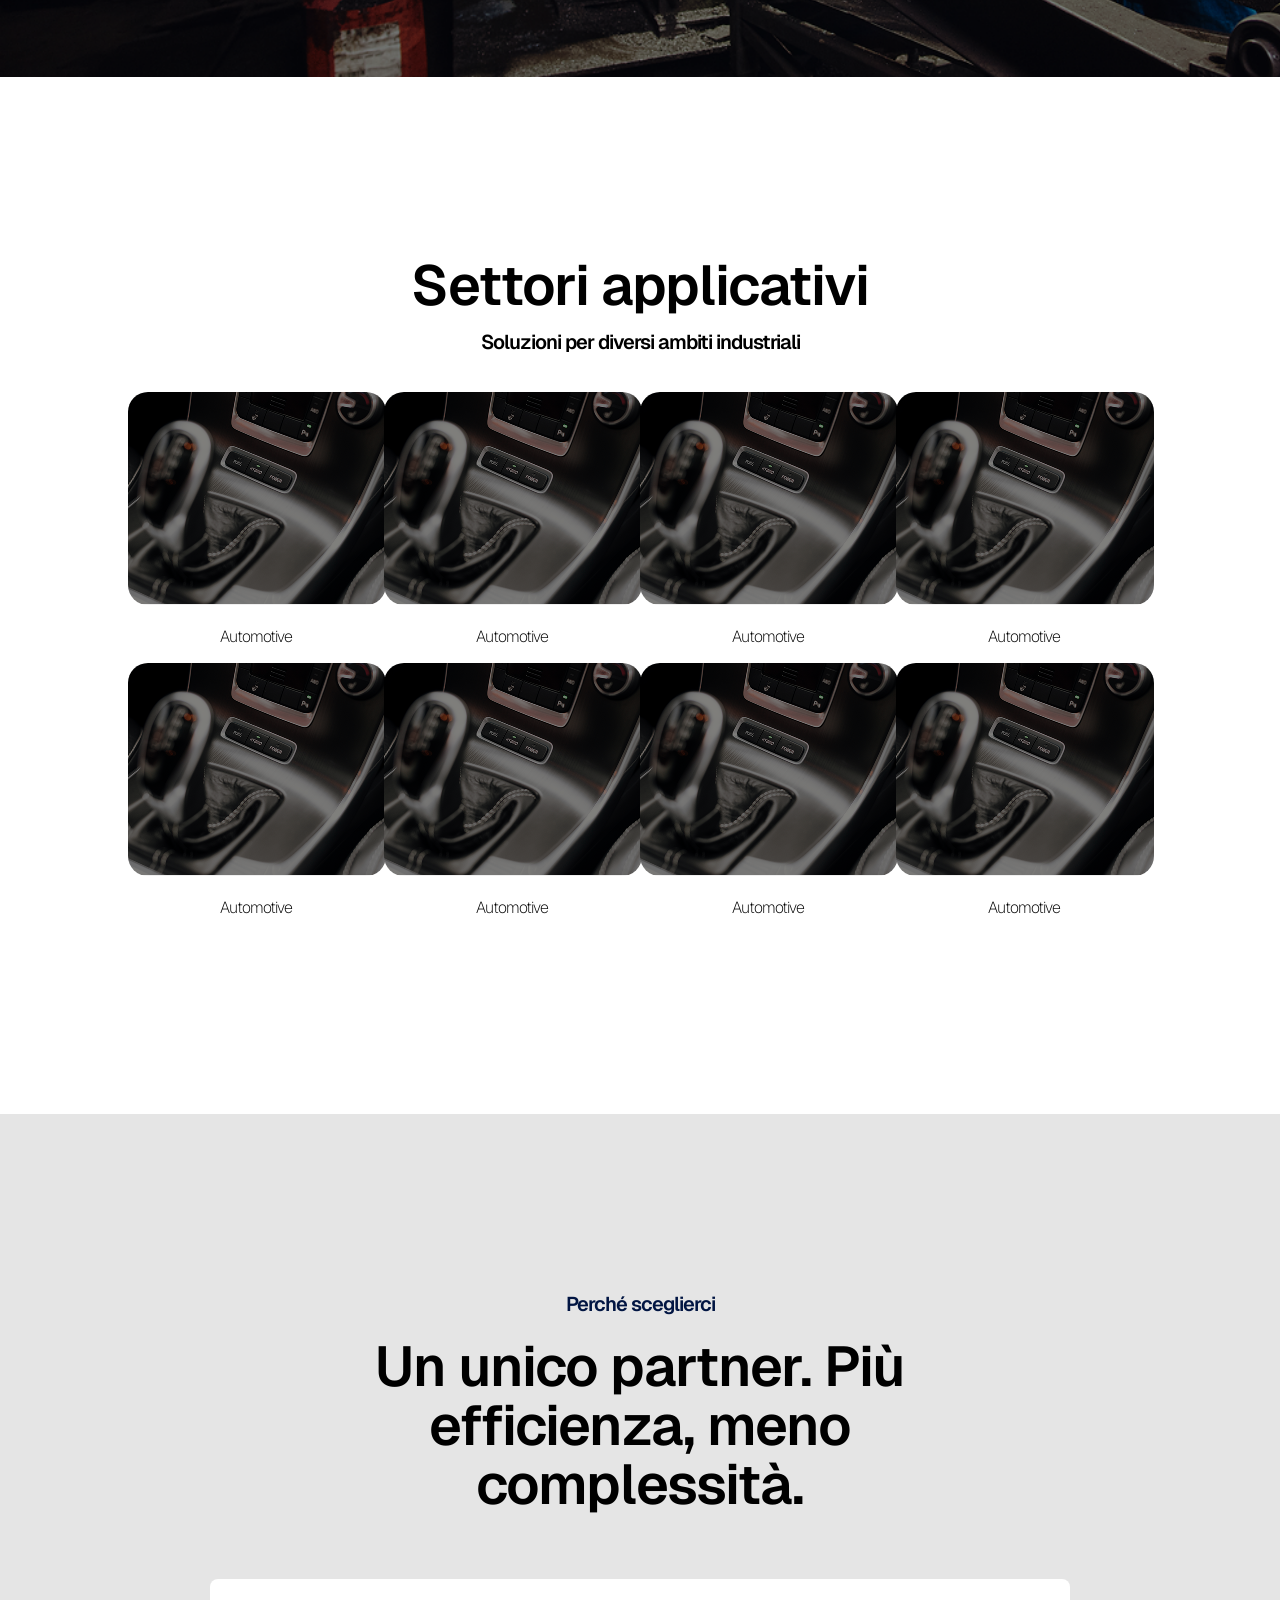
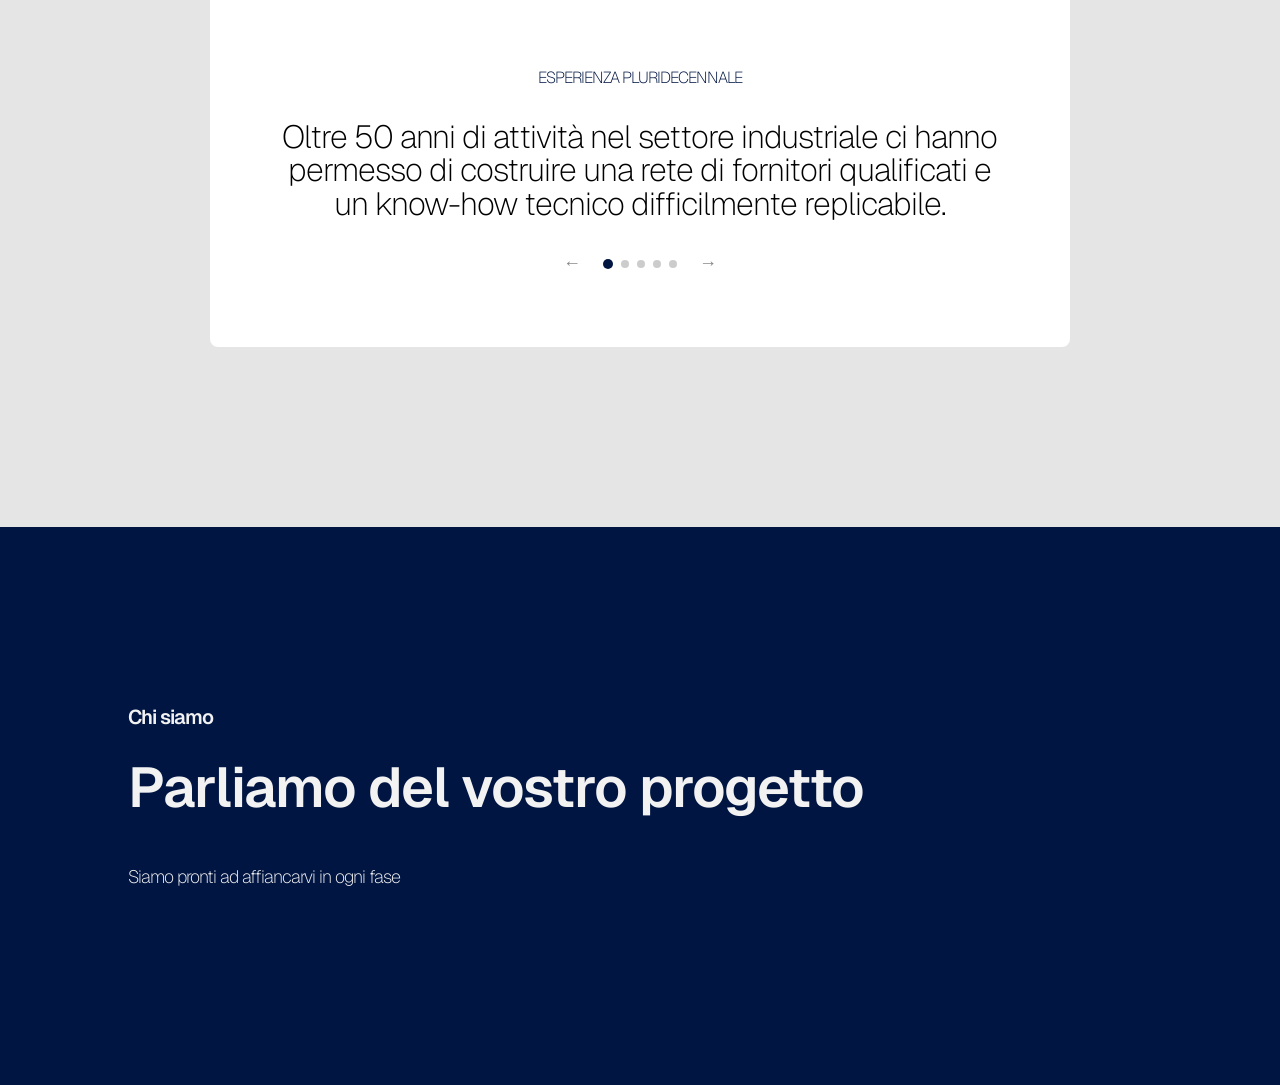
==== commit 23711f11: "fix" ====
--- a/eurit.html
+++ b/eurit.html
@@ -20,30 +20,44 @@
                     <li><a href="#soluzioni">Soluzioni e servizi</a></li>
                     <li><a href="#contatto">Contatto</a></li>
                 </ul>
-                <button id="btn-lenguage">
-                    <svg width="24" height="24" viewBox="0 0 24 24" fill="none" xmlns="http://www.w3.org/2000/svg">
-                        <mask id="mask0_191_302" style="mask-type:alpha" maskUnits="userSpaceOnUse" x="0" y="0"
-                            width="24" height="24">
-                            <rect width="24" height="24" fill="#D9D9D9" />
-                        </mask>
-                        <g mask="url(#mask0_191_302)">
-                            <path
-                                d="M8.125 21.2125C6.90833 20.6875 5.84583 19.9708 4.9375 19.0625C4.02917 18.1542 3.3125 17.0917 2.7875 15.875C2.2625 14.6583 2 13.3625 2 11.9875C2 10.6125 2.2625 9.32083 2.7875 8.1125C3.3125 6.90417 4.02917 5.84583 4.9375 4.9375C5.84583 4.02917 6.90833 3.3125 8.125 2.7875C9.34167 2.2625 10.6375 2 12.0125 2C13.3875 2 14.6792 2.2625 15.8875 2.7875C17.0958 3.3125 18.1542 4.02917 19.0625 4.9375C19.9708 5.84583 20.6875 6.90417 21.2125 8.1125C21.7375 9.32083 22 10.6125 22 11.9875C22 13.3625 21.7375 14.6583 21.2125 15.875C20.6875 17.0917 19.9708 18.1542 19.0625 19.0625C18.1542 19.9708 17.0958 20.6875 15.8875 21.2125C14.6792 21.7375 13.3875 22 12.0125 22C10.6375 22 9.34167 21.7375 8.125 21.2125ZM12 19.95C12.4333 19.35 12.8083 18.725 13.125 18.075C13.4417 17.425 13.7 16.7333 13.9 16H10.1C10.3 16.7333 10.5583 17.425 10.875 18.075C11.1917 18.725 11.5667 19.35 12 19.95ZM9.4 19.55C9.1 19 8.8375 18.4292 8.6125 17.8375C8.3875 17.2458 8.2 16.6333 8.05 16H5.1C5.58333 16.8333 6.1875 17.5583 6.9125 18.175C7.6375 18.7917 8.46667 19.25 9.4 19.55ZM14.6 19.55C15.5333 19.25 16.3625 18.7917 17.0875 18.175C17.8125 17.5583 18.4167 16.8333 18.9 16H15.95C15.8 16.6333 15.6125 17.2458 15.3875 17.8375C15.1625 18.4292 14.9 19 14.6 19.55ZM4.25 14H7.65C7.6 13.6667 7.5625 13.3375 7.5375 13.0125C7.5125 12.6875 7.5 12.35 7.5 12C7.5 11.65 7.5125 11.3125 7.5375 10.9875C7.5625 10.6625 7.6 10.3333 7.65 10H4.25C4.16667 10.3333 4.10417 10.6625 4.0625 10.9875C4.02083 11.3125 4 11.65 4 12C4 12.35 4.02083 12.6875 4.0625 13.0125C4.10417 13.3375 4.16667 13.6667 4.25 14ZM9.65 14H14.35C14.4 13.6667 14.4375 13.3375 14.4625 13.0125C14.4875 12.6875 14.5 12.35 14.5 12C14.5 11.65 14.4875 11.3125 14.4625 10.9875C14.4375 10.6625 14.4 10.3333 14.35 10H9.65C9.6 10.3333 9.5625 10.6625 9.5375 10.9875C9.5125 11.3125 9.5 11.65 9.5 12C9.5 12.35 9.5125 12.6875 9.5375 13.0125C9.5625 13.3375 9.6 13.6667 9.65 14ZM16.35 14H19.75C19.8333 13.6667 19.8958 13.3375 19.9375 13.0125C19.9792 12.6875 20 12.35 20 12C20 11.65 19.9792 11.3125 19.9375 10.9875C19.8958 10.6625 19.8333 10.3333 19.75 10H16.35C16.4 10.3333 16.4375 10.6625 16.4625 10.9875C16.4875 11.3125 16.5 11.65 16.5 12C16.5 12.35 16.4875 12.6875 16.4625 13.0125C16.4375 13.3375 16.4 13.6667 16.35 14ZM15.95 8H18.9C18.4167 7.16667 17.8125 6.44167 17.0875 5.825C16.3625 5.20833 15.5333 4.75 14.6 4.45C14.9 5 15.1625 5.57083 15.3875 6.1625C15.6125 6.75417 15.8 7.36667 15.95 8ZM10.1 8H13.9C13.7 7.26667 13.4417 6.575 13.125 5.925C12.8083 5.275 12.4333 4.65 12 4.05C11.5667 4.65 11.1917 5.275 10.875 5.925C10.5583 6.575 10.3 7.26667 10.1 8ZM5.1 8H8.05C8.2 7.36667 8.3875 6.75417 8.6125 6.1625C8.8375 5.57083 9.1 5 9.4 4.45C8.46667 4.75 7.6375 5.20833 6.9125 5.825C6.1875 6.44167 5.58333 7.16667 5.1 8Z"
-                                fill="#F2F2F2" />
-                        </g>
-                    </svg>
-                    <p>IT</p>
-                    <svg width="12" height="8" viewBox="0 0 12 8" fill="none" xmlns="http://www.w3.org/2000/svg">
-                        <path d="M6 7.4L0 1.4L1.4 0L6 4.575L10.6 0L12 1.4L6 7.4Z" fill="#FAFAFA" />
-                    </svg>
-                </button>
+                <div class="lang-selector" id="langSelector">
+                    <button class="lang-btn" id="langBtn" aria-haspopup="listbox" aria-expanded="false"
+                        onclick="toggleMenu()">
+                        
+
+                         <svg class="globe-icon" width="24" height="24" viewBox="0 0 24 24" fill="none" xmlns="http://www.w3.org/2000/svg">
+                            <mask id="mask0_191_302" style="mask-type:alpha" maskUnits="userSpaceOnUse" x="0" y="0"
+                                width="24" height="24">
+                                <rect width="24" height="24" fill="#D9D9D9" />
+                            </mask>
+                            <g mask="url(#mask0_191_302)">
+                                <path
+                                    d="M8.125 21.2125C6.90833 20.6875 5.84583 19.9708 4.9375 19.0625C4.02917 18.1542 3.3125 17.0917 2.7875 15.875C2.2625 14.6583 2 13.3625 2 11.9875C2 10.6125 2.2625 9.32083 2.7875 8.1125C3.3125 6.90417 4.02917 5.84583 4.9375 4.9375C5.84583 4.02917 6.90833 3.3125 8.125 2.7875C9.34167 2.2625 10.6375 2 12.0125 2C13.3875 2 14.6792 2.2625 15.8875 2.7875C17.0958 3.3125 18.1542 4.02917 19.0625 4.9375C19.9708 5.84583 20.6875 6.90417 21.2125 8.1125C21.7375 9.32083 22 10.6125 22 11.9875C22 13.3625 21.7375 14.6583 21.2125 15.875C20.6875 17.0917 19.9708 18.1542 19.0625 19.0625C18.1542 19.9708 17.0958 20.6875 15.8875 21.2125C14.6792 21.7375 13.3875 22 12.0125 22C10.6375 22 9.34167 21.7375 8.125 21.2125ZM12 19.95C12.4333 19.35 12.8083 18.725 13.125 18.075C13.4417 17.425 13.7 16.7333 13.9 16H10.1C10.3 16.7333 10.5583 17.425 10.875 18.075C11.1917 18.725 11.5667 19.35 12 19.95ZM9.4 19.55C9.1 19 8.8375 18.4292 8.6125 17.8375C8.3875 17.2458 8.2 16.6333 8.05 16H5.1C5.58333 16.8333 6.1875 17.5583 6.9125 18.175C7.6375 18.7917 8.46667 19.25 9.4 19.55ZM14.6 19.55C15.5333 19.25 16.3625 18.7917 17.0875 18.175C17.8125 17.5583 18.4167 16.8333 18.9 16H15.95C15.8 16.6333 15.6125 17.2458 15.3875 17.8375C15.1625 18.4292 14.9 19 14.6 19.55ZM4.25 14H7.65C7.6 13.6667 7.5625 13.3375 7.5375 13.0125C7.5125 12.6875 7.5 12.35 7.5 12C7.5 11.65 7.5125 11.3125 7.5375 10.9875C7.5625 10.6625 7.6 10.3333 7.65 10H4.25C4.16667 10.3333 4.10417 10.6625 4.0625 10.9875C4.02083 11.3125 4 11.65 4 12C4 12.35 4.02083 12.6875 4.0625 13.0125C4.10417 13.3375 4.16667 13.6667 4.25 14ZM9.65 14H14.35C14.4 13.6667 14.4375 13.3375 14.4625 13.0125C14.4875 12.6875 14.5 12.35 14.5 12C14.5 11.65 14.4875 11.3125 14.4625 10.9875C14.4375 10.6625 14.4 10.3333 14.35 10H9.65C9.6 10.3333 9.5625 10.6625 9.5375 10.9875C9.5125 11.3125 9.5 11.65 9.5 12C9.5 12.35 9.5125 12.6875 9.5375 13.0125C9.5625 13.3375 9.6 13.6667 9.65 14ZM16.35 14H19.75C19.8333 13.6667 19.8958 13.3375 19.9375 13.0125C19.9792 12.6875 20 12.35 20 12C20 11.65 19.9792 11.3125 19.9375 10.9875C19.8958 10.6625 19.8333 10.3333 19.75 10H16.35C16.4 10.3333 16.4375 10.6625 16.4625 10.9875C16.4875 11.3125 16.5 11.65 16.5 12C16.5 12.35 16.4875 12.6875 16.4625 13.0125C16.4375 13.3375 16.4 13.6667 16.35 14ZM15.95 8H18.9C18.4167 7.16667 17.8125 6.44167 17.0875 5.825C16.3625 5.20833 15.5333 4.75 14.6 4.45C14.9 5 15.1625 5.57083 15.3875 6.1625C15.6125 6.75417 15.8 7.36667 15.95 8ZM10.1 8H13.9C13.7 7.26667 13.4417 6.575 13.125 5.925C12.8083 5.275 12.4333 4.65 12 4.05C11.5667 4.65 11.1917 5.275 10.875 5.925C10.5583 6.575 10.3 7.26667 10.1 8ZM5.1 8H8.05C8.2 7.36667 8.3875 6.75417 8.6125 6.1625C8.8375 5.57083 9.1 5 9.4 4.45C8.46667 4.75 7.6375 5.20833 6.9125 5.825C6.1875 6.44167 5.58333 7.16667 5.1 8Z"
+                                    fill="#F2F2F2" />
+                            </g>
+                        </svg>
+    
+                        <span class="lang-label" id="langLabel">IT</span>
+    
+                        <!-- Chevron SVG -->
+                        <svg class="chevron" viewBox="0 0 12 8" xmlns="http://www.w3.org/2000/svg" aria-hidden="true">
+                            <path d="M6 7.4L0 1.4L1.4 0L6 4.575L10.6 0L12 1.4L6 7.4Z" />
+                        </svg>
+                    </button>
+    
+                    <ul class="lang-menu" id="langMenu" role="listbox">
+                        <li class="lang-option active" role="option" aria-selected="true" data-code="it"
+                            onclick="selectLang(this)">Italiano</li>
+                        <li class="lang-option" role="option" aria-selected="false" data-code="es"
+                            onclick="selectLang(this)">Español</li>
+                    </ul>
+                </div>
             </div>
         </nav>
         <main>
             <div class="fade-scroll">
-                <h1>Un solo interlocutore. Infinite soluzioni.</h1>
-                <p class="subtitle">Dalla progettazione alla produzione: semplifichiamo la complessità industriale con
-                    soluzioni integrate.</p>
+                <h1 data-i18n="hero.title"></h1>
+                <p class="subtitle" data-i18n="hero.subtitle"></p>
                 <div class="btn-container">
                     <button id="btn-hero">Scopri i nostri servizi</button>
                     <button id="btn-hero-outline">Contattaci</button>
@@ -68,11 +82,11 @@
     </section>
 
     <section class="padding-section" id="chi-siamo">
-        <img src="images/rectangale.png" alt="" srcset="">
-        <main class="fade-scroll">
-            <h2 class="section-title fade-scroll">Chi siamo</h2>
-            <h2 class="fade-scroll">Oltre mezzo secolo al servizio dell'industria</h2>
-            <div class="fade-scroll">
+        <img src="images/rectangale.png" alt="" srcset="" class="fade-scroll">
+        <main class="">
+            <h2 class="section-title">Chi siamo</h2>
+            <h2 class="">Oltre mezzo secolo al servizio dell'industria</h2>
+            <div class="">
                 <p class="paragraph2">EURIT S.R.L. nasce a Torino nel 1969 per iniziativa di Pier Alberto Furione, con
                     l'obiettivo di commercializzare in Italia macchine utensili di produzione tedesca. Nel corso dei
                     decenni, l'azienda ha progressivamente spostato il proprio core business verso la subfornitura di
@@ -155,38 +169,38 @@
             <h2 class="section-title fade-scroll">Soluzioni per diversi ambiti industriali</h2>
         </div>
         <div class="sectors-container">
-                <article>
-                    <img src="images/test-image-elem.png" alt="" srcset="">
-                    <p>Automotive</p>
-                </article>
-                <article>
-                    <img src="images/test-image-elem.png" alt="" srcset="">
-                    <p>Automotive</p>
-                </article>
-                <article>
-                    <img src="images/test-image-elem.png" alt="" srcset="">
-                    <p>Automotive</p>
-                </article>
-                <article>
-                    <img src="images/test-image-elem.png" alt="" srcset="">
-                    <p>Automotive</p>
-                </article>
-                <article>
-                    <img src="images/test-image-elem.png" alt="" srcset="">
-                    <p>Automotive</p>
-                </article>
-                <article>
-                    <img src="images/test-image-elem.png" alt="" srcset="">
-                    <p>Automotive</p>
-                </article>
-                <article>
-                    <img src="images/test-image-elem.png" alt="" srcset="">
-                    <p>Automotive</p>
-                </article>
-                <article>
-                    <img src="images/test-image-elem.png" alt="" srcset="">
-                    <p>Automotive</p>
-                </article>
+            <article>
+                <img src="images/test-image-elem.png" alt="" srcset="">
+                <p>Automotive</p>
+            </article>
+            <article>
+                <img src="images/test-image-elem.png" alt="" srcset="">
+                <p>Automotive</p>
+            </article>
+            <article>
+                <img src="images/test-image-elem.png" alt="" srcset="">
+                <p>Automotive</p>
+            </article>
+            <article>
+                <img src="images/test-image-elem.png" alt="" srcset="">
+                <p>Automotive</p>
+            </article>
+            <article>
+                <img src="images/test-image-elem.png" alt="" srcset="">
+                <p>Automotive</p>
+            </article>
+            <article>
+                <img src="images/test-image-elem.png" alt="" srcset="">
+                <p>Automotive</p>
+            </article>
+            <article>
+                <img src="images/test-image-elem.png" alt="" srcset="">
+                <p>Automotive</p>
+            </article>
+            <article>
+                <img src="images/test-image-elem.png" alt="" srcset="">
+                <p>Automotive</p>
+            </article>
         </div>
     </section>
 
@@ -204,6 +218,17 @@
             </div>
         </div>
     </section>
+
+    <section class="padding-section" id="conttato">
+        <main class="">
+            <h2 class="section-title">Chi siamo</h2>
+            <h2 class="">Parliamo del vostro progetto</h2>
+            <div>
+                <p class="paragraph2">Siamo pronti ad affiancarvi in ogni fase</p>
+            </div>
+        </main>
+    </section>
+    <script src="lang/change-lang.js"></script>
     <script src="slider.js"></script>
     <script src="js.js"></script>
 </body>
--- a/style.css
+++ b/style.css
@@ -1,20 +1,9 @@
-@font-face {
-  font-family: 'sf-light';
-  src: url('fonts/sf-ui-display/sf-ui-display-light-58646b33e0551.otf') format('opentype');
-}
-
-@font-face {
-  font-family: 'sf-medium';
-  src: url('fonts/sf-ui-display/sf-ui-display-medium-58646be638f96.otf') format('opentype');
-}
-
-@font-face {
-  font-family: 'sf-semibold';
-  src: url('fonts/sf-ui-display/sf-ui-display-semibold-58646eddcae92.otf') format('opentype');
-}
+@import url('https://fonts.googleapis.com/css2?family=Geist:ital,wght@0,100..900;1,100..900&display=swap');
 
 :root {
-  font-family: 'sf-light';
+  font-family: 'Geist';
+  font-weight: 200;
+  letter-spacing: -1px;
   --primary-color: #2C2825;
   --secondary-color: #0599FE;
   --accent-color1: #F2F2F2;
@@ -37,8 +26,12 @@
 h6 {
   margin: 0;
   padding: 0;
-}
-
+  font-weight: 400;
+}
+
+h1 {
+  font-weight: 600;
+}
 
 header>main {
   padding: 10vh 10vw;
@@ -79,7 +72,7 @@
 
 nav ul li {
   list-style: none;
-  font-family: 'sf-medium';
+  font-weight: 500;
 }
 
 nav ul li a {
@@ -89,11 +82,14 @@
 
 h1 {
   font-size: 80px;
+  line-height: 105%;
+  line-break: 1px;
 }
 
 h2 {
   font-size: 56px;
   line-height: 105%;
+  font-weight: 600;
 }
 
 h3 {
@@ -134,8 +130,120 @@
   gap: 48px;
 }
 
-
-#btn-lenguage,
+/* ── Button Lang ── */
+.lang-selector {
+  position: relative;
+  display: inline-block;
+}
+
+.lang-btn {
+  display: flex;
+  align-items: center;
+  gap: 8px;
+  background: var(--secondary-color);
+  border: none;
+  border-radius: 8px;
+  padding: 10px 16px;
+  cursor: pointer;
+  min-width: 100px;
+  transition: background 0.15s ease, border-radius 0.15s ease;
+  outline: none;
+}
+
+.lang-btn:hover {
+  background: #1E88E5;
+}
+
+.lang-btn.open {
+  background: #1565C0;
+  border-radius: 8px 8px 0 0;
+}
+
+.lang-btn .globe-icon {
+  width: 20px;
+  height: 20px;
+  fill: #fff;
+  flex-shrink: 0;
+}
+
+.lang-btn .lang-label {
+  color: #fff;
+  font-size: 14px;
+  font-weight: 600;
+  flex: 1;
+  text-align: left;
+}
+
+.lang-btn .chevron {
+  width: 12px;
+  height: 12px;
+  fill: #fff;
+  transition: transform 0.2s ease;
+  flex-shrink: 0;
+}
+
+.lang-btn.open .chevron {
+  transform: rotate(180deg);
+}
+
+/* ── Dropdown ── */
+.lang-menu {
+  display: none;
+  position: absolute;
+  top: 60%;
+  left: 0;
+  right: 0;
+  padding: 0px;
+  background: #fff;
+  border: 1px solid #e0e0e0;
+  border-top: none;
+  border-radius: 0 0 8px 8px;
+  overflow: hidden;
+  z-index: 100;
+  box-shadow: 0 4px 12px rgba(0, 0, 0, 0.12);
+}
+
+.lang-menu.open {
+  display: block;
+  animation: slideDown 0.15s ease;
+}
+
+@keyframes slideDown {
+  from {
+    opacity: 0;
+    transform: translateY(-4px);
+  }
+
+  to {
+    opacity: 1;
+    transform: translateY(0);
+  }
+}
+
+.lang-option {
+  padding: 10px 16px;
+  cursor: pointer;
+  font-size: 14px;
+  color: #333;
+  transition: background 0.1s ease;
+  border-top: 1px solid #f0f0f0;
+}
+
+.lang-option:hover {
+  background: #f5f5f5;
+}
+
+.lang-option.active {
+  background: #2196F3;
+  color: #fff;
+  font-weight: 600;
+  border-top-color: transparent;
+}
+
+.lang-option.active:hover {
+  background: #1E88E5;
+}
+
 #btn-primary {
   background-color: #0599FE;
   display: flex;
@@ -149,9 +257,6 @@
   cursor: pointer;
 }
 
-#btn-lenguage {
-  padding: 0px 16px;
-}
 
 #btn-hero {
   background: var(--accent-color1);
@@ -160,7 +265,7 @@
   padding: 14px 24px;
   border-radius: 8px;
   font-size: 16px;
-  font-family: 'sf-medium';
+  font-weight: 500;
   width: 200px;
 }
 
@@ -171,7 +276,7 @@
   padding: 14px 24px;
   border-radius: 8px;
   font-size: 16px;
-  font-family: 'sf-medium';
+  font-weight: 500;
   border: 2px solid var(--accent-color1);
   width: 200px;
 }
@@ -317,6 +422,17 @@
   color: var(--primary-background);
 }
 
+#conttato {
+  background-color: var(--primary-background);
+  color: var(--accent-color1);
+}
+
+#conttato>main {
+  display: flex;
+  flex-direction: column;
+  gap: 32px;
+}
+
 @media (max-width: 768px) {
   nav {
     padding: 1vh 4vw;
@@ -416,14 +532,16 @@
   #settori .sectors-container article {
     width: 100%;
   }
-  
-  #perche-sceglierci .title, #perche-sceglierci .card-container {
-      width: 100%;
-  }
-
+
+  #perche-sceglierci .title,
   #perche-sceglierci .card-container {
-      width: 80%;
-  }
+    width: 100%;
+  }
+
+  #perche-sceglierci .card-container {
+    width: 80%;
+  }
+
   #perche-sceglierci .card-container {
     padding: 5vh;
   }
